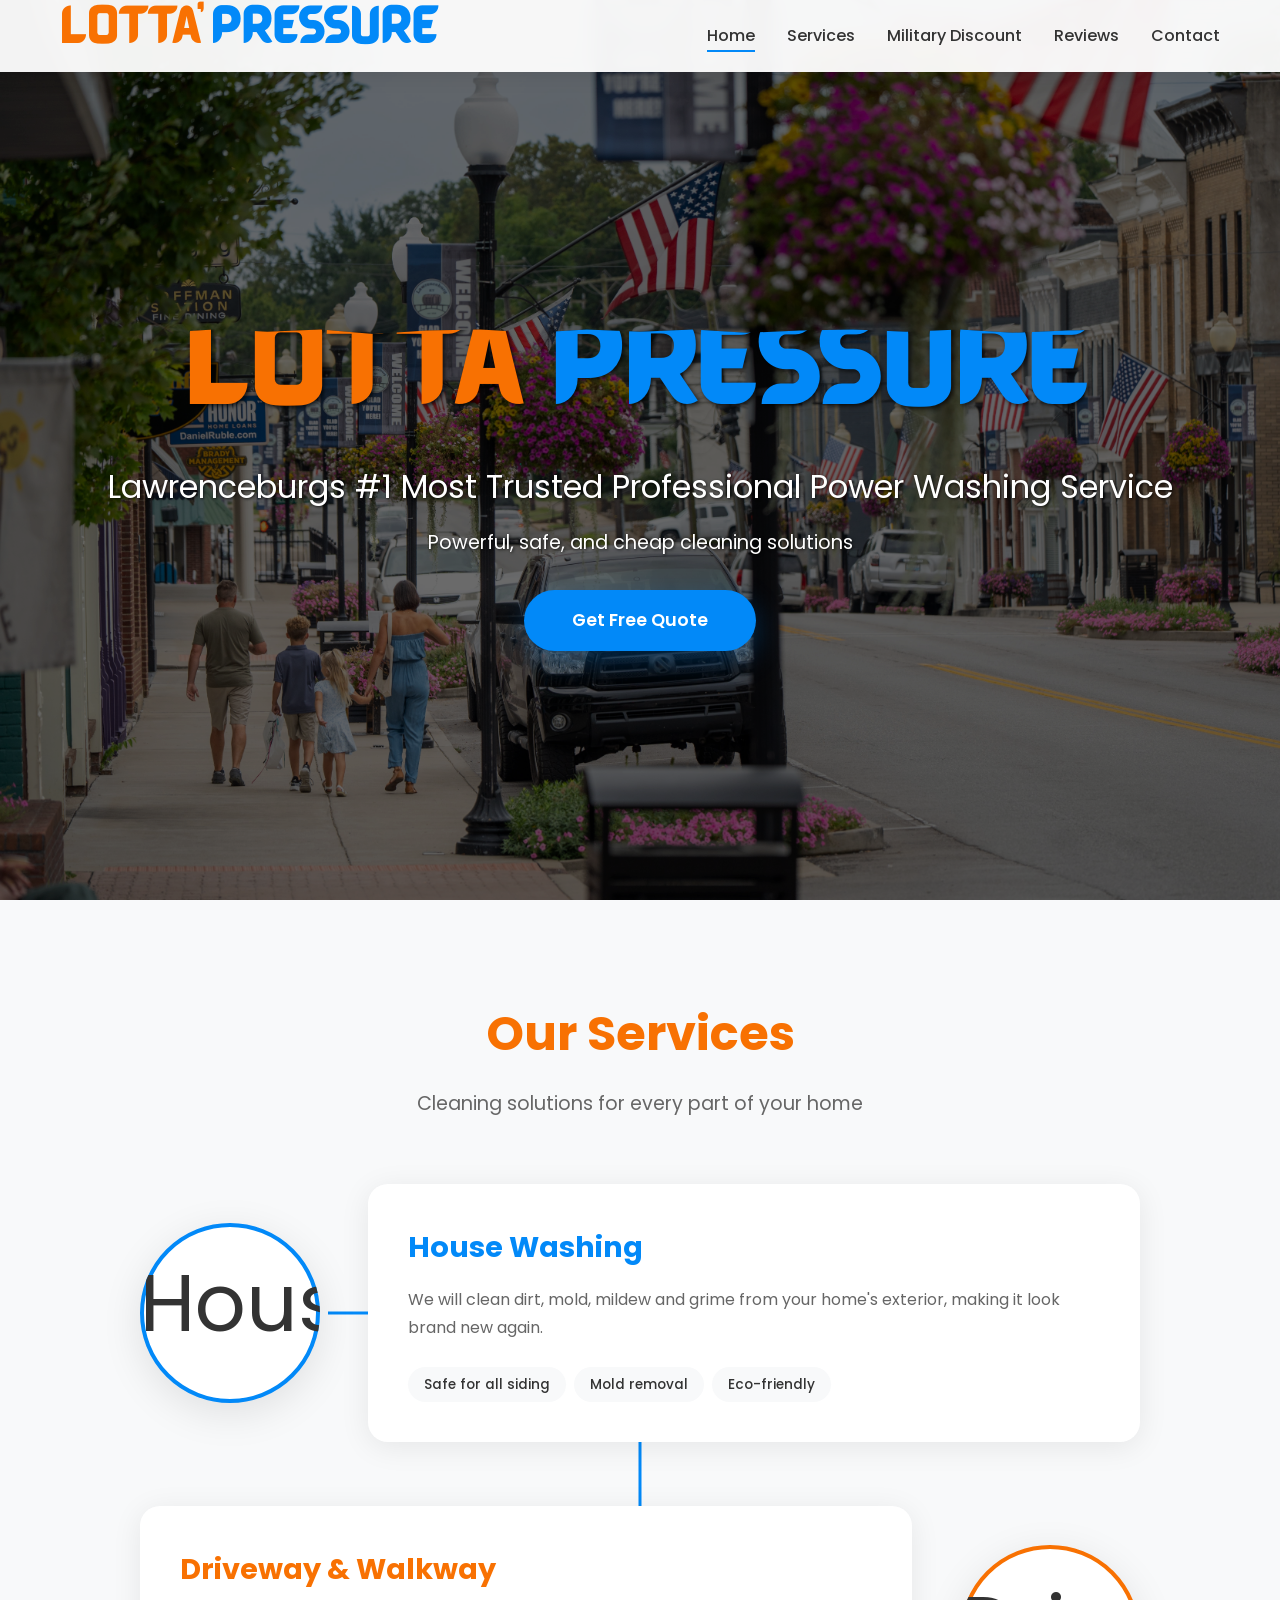
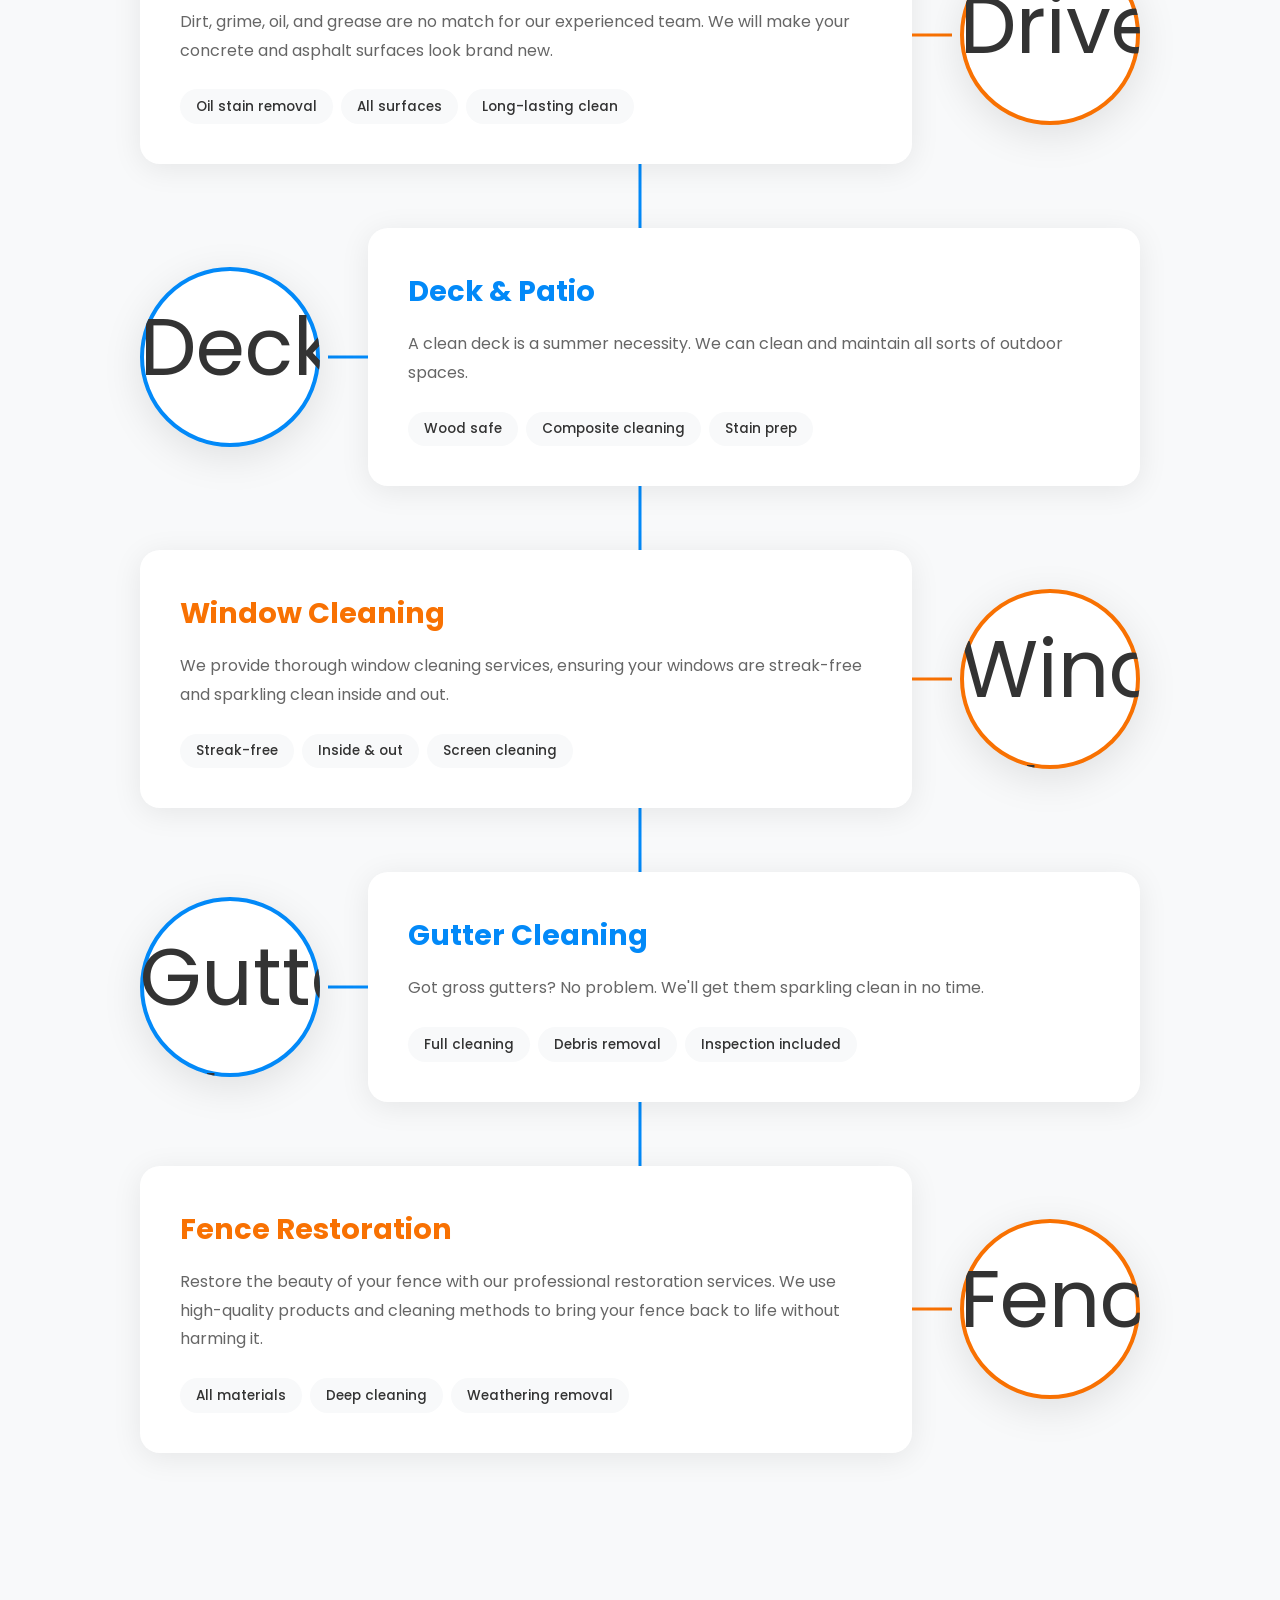
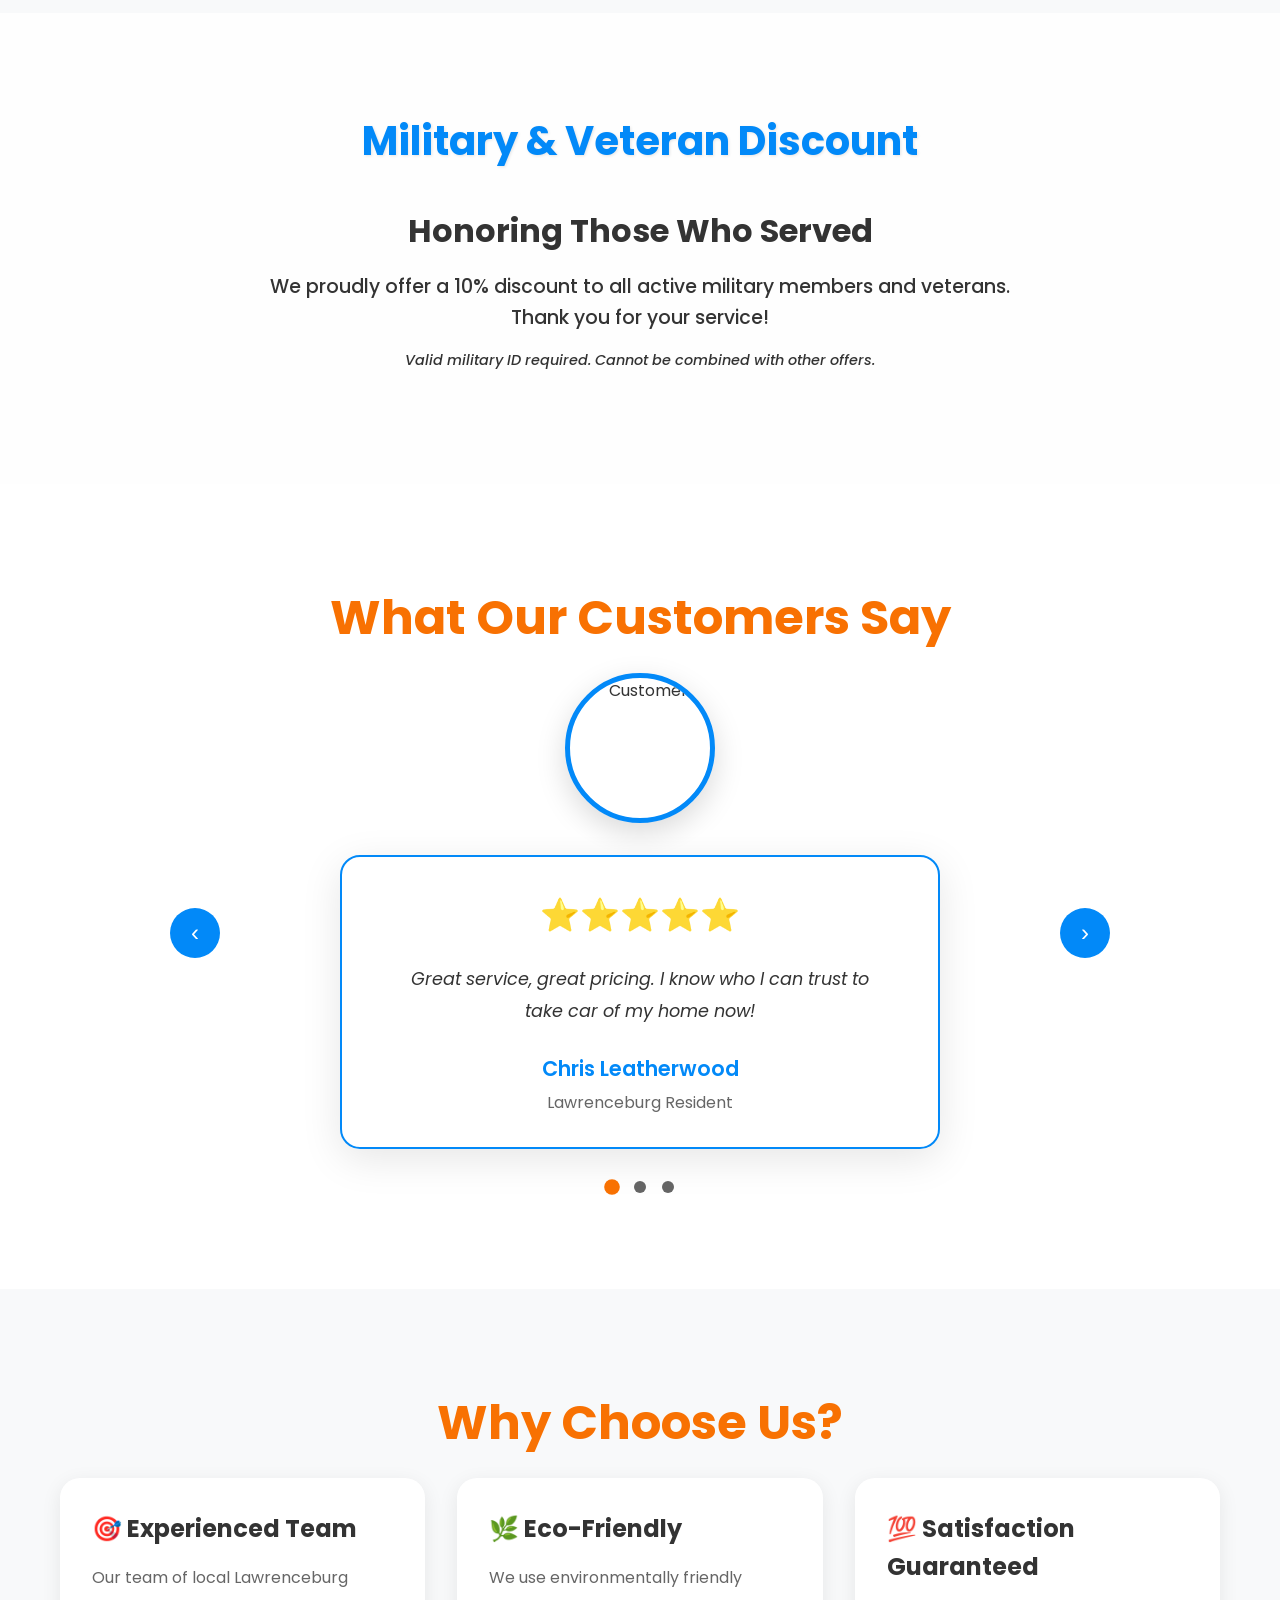
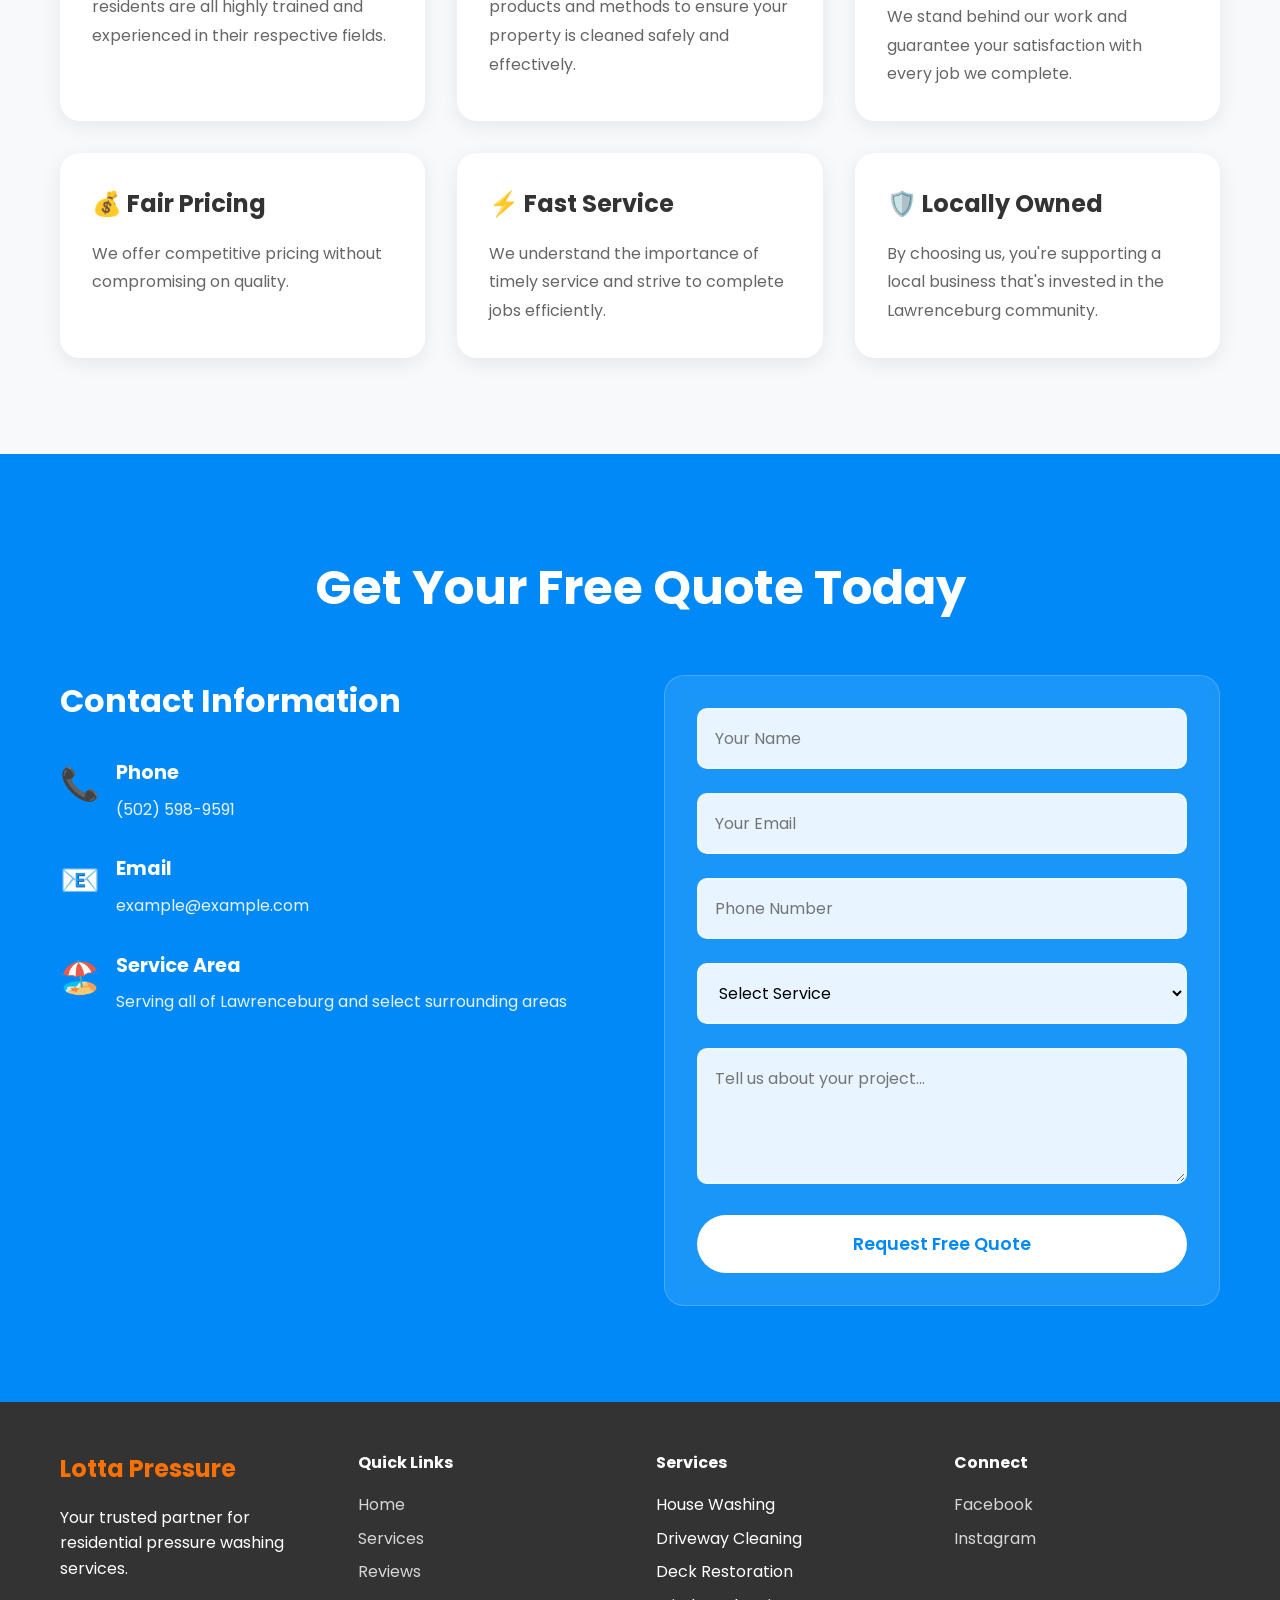
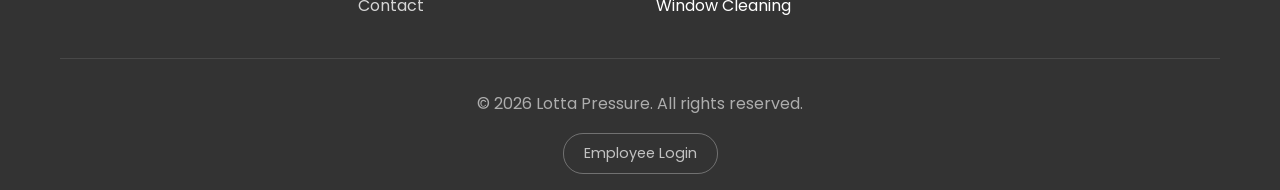
==== index.html @ efa19e53 "qr code link" ====
<!DOCTYPE html>
<html lang="en">
<head>
    <meta charset="UTF-8">
    <meta name="viewport" content="width=device-width, initial-scale=1.0, maximum-scale=5.0, user-scalable=yes">
    <meta name="description" content="Professional residential pressure washing services. Get your free quote today!">
    <meta name="theme-color" content="#f87102">
    <link rel="icon" type="image/webp" href="images/logosquare.webp">
    <title>Lawrenceburg Pressure Washing</title>
    <link rel="stylesheet" href="css/styles.css">
    <link rel="preconnect" href="https://fonts.googleapis.com">
    <link rel="preconnect" href="https://fonts.gstatic.com" crossorigin>
    <link href="https://fonts.googleapis.com/css2?family=Poppins:wght@300;400;600;700&display=swap" rel="stylesheet">
</head>
<body>
    <!-- Navigation Bar -->
    <nav class="navbar" id="navbar">
        <div class="container">
            <div class="nav-brand">
                <div class="logo-text">
                    <span class="logo-lotta">LOTTA'  </span><span class="logo-pressure">PRESSURE</span>
                </div>
            </div>
            <ul class="nav-menu">
                <li><a href="#home" class="nav-link">Home</a></li>
                <li><a href="#services" class="nav-link">Services</a></li>
                <li><a href="#discount" class="nav-link">Military Discount</a></li>
                <li><a href="#reviews" class="nav-link">Reviews</a></li>
                <li><a href="#contact" class="nav-link">Contact</a></li>
            </ul>
            <div class="hamburger">
                <span></span>
                <span></span>
                <span></span>
                <span></span>
                <span></span>
                <span></span>
                <span></span>
                <span></span>
                <span></span>
            </div>
        </div>
    </nav>

    <!-- Hero Section -->
    <section id="home" class="hero">
        <div class="hero-content">
            <h1 class="hero-title"><span class="hero-lotta">LOTTA'</span><span class="hero-pressure"> PRESSURE</span></h1>
            <p class="hero-subtitle">Lawrenceburgs #1 Most Trusted Professional Power Washing Service</p>
            <p class="hero-description">Powerful, safe, and cheap cleaning solutions</p>
            <a href="#contact" class="cta-button">Get Free Quote</a>
        </div>
    </section>

    <!-- Services Section -->
    <section id="services" class="services">
        <div class="container">
            <h2 class="section-title">Our Services</h2>
            <p class="services-subtitle">Cleaning solutions for every part of your home</p>
            
            <div class="services-list">
                <div class="service-item service-left">
                    <div class="service-icon-wrapper">
                        <div class="service-icon-large"><img src="https://cdn.listingphotos.sierrastatic.com/pics2x/v1771619350/34/34_26003098_01.jpg" alt="House Washing" class="service-image"></div>
                    </div>
                    <div class="service-details">
                        <h3>House Washing</h3>
                        <p>We will clean dirt, mold, mildew and grime from your home's exterior, making it look brand new again.</p>
                        <div class="service-features">
                            <span class="feature-tag">Safe for all siding</span>
                            <span class="feature-tag">Mold removal</span>
                            <span class="feature-tag">Eco-friendly</span>
                        </div>
                    </div>
                </div>

                <div class="service-item service-right">
                    <div class="service-icon-wrapper">
                        <div class="service-icon-large"><img src="https://reflectionsjax.com/wp-content/uploads/2018/04/driveway-pressure-washing.jpg" alt="Driveway & Walkway" class="service-image"></div>
                    </div>
                    <div class="service-details">
                        <h3>Driveway & Walkway</h3>
                        <p>Dirt, grime, oil, and grease are no match for our experienced team. We will make your concrete and asphalt surfaces look brand new.</p>
                        <div class="service-features">
                            <span class="feature-tag">Oil stain removal</span>
                            <span class="feature-tag">All surfaces</span>
                            <span class="feature-tag">Long-lasting clean</span>
                        </div>
                    </div>
                </div>

                <button class="view-more-services" id="viewMoreServices">
                    <span class="button-text">View More Services</span>
                    <span class="button-icon">▼</span>
                </button>

                <div class="service-item service-left hidden-service">
                    <div class="service-icon-wrapper">
                        <div class="service-icon-large"><img src="https://images.ctfassets.net/wz4em6cftltu/3mNd7vCXjfWVEdP62jCOVL/0dc8ded34daa41ee919f0513f9dc53db/composite-deck-cleaners.jpeg?w=1200&h=630&fl=progressive&q=50&fm=jpg" alt="Deck & Patio" class="service-image"></div>
                    </div>
                    <div class="service-details">
                        <h3>Deck & Patio</h3>
                        <p>A clean deck is a summer necessity. We can clean and maintain all sorts of outdoor spaces.</p>
                        <div class="service-features">
                            <span class="feature-tag">Wood safe</span>
                            <span class="feature-tag">Composite cleaning</span>
                            <span class="feature-tag">Stain prep</span>
                        </div>
                    </div>
                </div>

                <div class="service-item service-right hidden-service">
                    <div class="service-icon-wrapper">
                        <div class="service-icon-large"><img src="https://d2iiamyqo39v3w.cloudfront.net/image/lm/lmk01j85/10_Window_Cleaning__Alamo_Drive__Vacaville__CA__Jeff_Likes_Clean_Windows_and_Gutters__Inc_preview.webp" alt="Window Cleaning" class="service-image"></div>
                    </div>
                    <div class="service-details">
                        <h3>Window Cleaning</h3>
                        <p>We provide thorough window cleaning services, ensuring your windows are streak-free and sparkling clean inside and out.</p>
                        <div class="service-features">
                            <span class="feature-tag">Streak-free</span>
                            <span class="feature-tag">Inside & out</span>
                            <span class="feature-tag">Screen cleaning</span>
                        </div>
                    </div>
                </div>

                <div class="service-item service-left hidden-service">
                    <div class="service-icon-wrapper">
                        <div class="service-icon-large"><img src="https://sacvalleymetalraingutters.com/wp-content/uploads/2022/11/gutter-cleaning-sacramento-4.jpg" alt="Gutter Cleaning" class="service-image"></div>
                    </div>
                    <div class="service-details">
                        <h3>Gutter Cleaning</h3>
                        <p>Got gross gutters? No problem. We'll get them sparkling clean in no time.</p>
                        <div class="service-features">
                            <span class="feature-tag">Full cleaning</span>
                            <span class="feature-tag">Debris removal</span>
                            <span class="feature-tag">Inspection included</span>
                        </div>
                    </div>
                </div>

                <div class="service-item service-right hidden-service">
                    <div class="service-icon-wrapper">
                        <div class="service-icon-large"><img src="https://i.ytimg.com/vi/HRA0F5baxWs/hq720.jpg?sqp=-oaymwEhCK4FEIIDSFryq4qpAxMIARUAAAAAGAElAADIQj0AgKJD&rs=AOn4CLBD0idJOfMJGYlwnZ2cAAZpDObKOw" alt="Fence Restoration" class="service-image"></div>
                    </div>
                    <div class="service-details">
                        <h3>Fence Restoration</h3>
                        <p>Restore the beauty of your fence with our professional restoration services. We use high-quality products and cleaning methods to bring your fence back to life without harming it.</p>
                        <div class="service-features">
                            <span class="feature-tag">All materials</span>
                            <span class="feature-tag">Deep cleaning</span>
                            <span class="feature-tag">Weathering removal</span>
                        </div>
                    </div>
                </div>
            </div>
        </div>
    </section>

    <!-- Military Discount Section -->
    <section id="discount" class="military-discount">
        <div class="container">
            <div class="discount-content">
                <div class="discount-badge">
                  
                    <h2>Military & Veteran Discount</h2>
                 
                </div>
                <div class="discount-text">
                    <h3>Honoring Those Who Served</h3>
                    <p>We proudly offer a 10% discount to all active military members and veterans. Thank you for your service!</p>
                    <p class="discount-note">Valid military ID required. Cannot be combined with other offers.</p>
                </div>
            </div>
        </div>
    </section>

    <!-- Reviews Section -->
    <section id="reviews" class="reviews">
        <div class="container">
            <h2 class="section-title">What Our Customers Say</h2>
            <div class="reviews-carousel">
                <button class="carousel-nav carousel-prev">‹</button>
                <button class="carousel-nav carousel-next">›</button>
                
                <div class="review-slide active">
                    <img src="https://scontent-atl3-1.xx.fbcdn.net/v/t39.30808-6/558955196_3606959749439495_1991854999244785752_n.jpg?_nc_cat=100&ccb=1-7&_nc_sid=1d70fc&_nc_ohc=noRMWgtEm4UQ7kNvwGMWIho&_nc_oc=AdnUljXOyjtjg1MFd62vkjoQPiDn5ygQmxYRLclQBykK8xAZGbP_Gbk02U8ZlLgv-JQ&_nc_zt=23&_nc_ht=scontent-atl3-1.xx&_nc_gid=hC97RsIxoH7QiLfdvI9iHA&_nc_ss=8&oh=00_AfwTCxmjhJi4Wp2B1vZ_Jc1aIA9fQTaGCaSy5igVWfaQ7A&oe=69B4202E" alt="Customer" class="review-image">
                    <div class="review-card">
                        <div class="stars">⭐⭐⭐⭐⭐</div>
                        <p class="review-text">Great service, great pricing. I know who I can trust to take car of my home now!</p>
                        <p class="reviewer-name">Chris Leatherwood</p>
                        <p class="review-location">Lawrenceburg Resident</p>
                    </div>
                </div>
                
                <div class="review-slide">
                    <img src="https://scontent-atl3-2.xx.fbcdn.net/v/t39.30808-1/504176345_1416058336084071_810647392271616586_n.jpg?stp=dst-jpg_s100x100_tt6&_nc_cat=104&ccb=1-7&_nc_sid=e99d92&_nc_ohc=Aj3a2UONg4IQ7kNvwH2jslw&_nc_oc=AdkaQ1WD6XCf7A-MnXolAG5734xkyT3Ul7Gx5ja3hDGU8fgehRNtbuZ3bQtKFKGRubw&_nc_zt=24&_nc_ht=scontent-atl3-2.xx&_nc_gid=MsOpGGD0DRQCdU0GMnXZmQ&_nc_ss=8&oh=00_AfwwnsRD4_abI31vdU49Rl9wGSjYRkBO2qT7Hp5guVtdZg&oe=69B42017" alt="Customer" class="review-image">
                    <div class="review-card">
                        <div class="stars">⭐⭐⭐⭐⭐</div>
                        <p class="review-text">They did a great job, my driveway looks just like it did 10 years ago.</p>
                        <p class="reviewer-name">Cody Morris</p>
                        <p class="review-location">Lawrenceburg Resident</p>
                    </div>
                </div>
                
                <div class="review-slide">
                    <img src="https://scontent-atl3-3.xx.fbcdn.net/v/t39.30808-6/559810650_24927108293594171_2028786932188270976_n.jpg?stp=dst-jpg_p526x296_tt6&_nc_cat=108&ccb=1-7&_nc_sid=1d70fc&_nc_ohc=bXmXYjjUB2QQ7kNvwEiT4XW&_nc_oc=Adljuk_k0hH8zHK5wugH-X1_qiJLUlmau84BIbCPSRiVkNJt7S68f6lquEZxgoTiYfU&_nc_zt=23&_nc_ht=scontent-atl3-3.xx&_nc_gid=N69ws89_lbwZSMIJJRyZSA&_nc_ss=8&oh=00_Afyv9ex0Sx873FSjHBF6FhR5LAM-us6-DfadHaODagSe4Q&oe=69B4108A" alt="Customer" class="review-image">
                    <div class="review-card">
                        <div class="stars">⭐⭐⭐⭐⭐</div>
                        <p class="review-text">The guy was super nice and they got it all done pretty quick.</p>
                        <p class="reviewer-name">Dustin Scarbrough</p>
                        <p class="review-location">Lawrenceburg Resident</p>
                    </div>
                </div>
                
     
            
            <div class="carousel-dots">
                <span class="dot active"></span>
                <span class="dot"></span>
                <span class="dot"></span>
            </div>
        </div>
    </section>

    <!-- About Section -->
    <section id="about" class="about">
        <div class="container">
            <h2 class="section-title">Why Choose Us?</h2>
            <div class="about-grid">
                <div class="about-card">
                    <h3>🎯 Experienced Team</h3>
                    <p>Our team of local Lawrenceburg residents are all highly trained and experienced in their respective fields.</p>
                </div>
                <div class="about-card">
                    <h3>🌿 Eco-Friendly</h3>
                    <p>We use environmentally friendly products and methods to ensure your property is cleaned safely and effectively.</p>
                </div>
                <div class="about-card">
                    <h3>💯 Satisfaction Guaranteed</h3>
                    <p>We stand behind our work and guarantee your satisfaction with every job we complete.</p>
                </div>
                <div class="about-card">
                    <h3>💰 Fair Pricing</h3>
                    <p>We offer competitive pricing without compromising on quality.</p>
                </div>
                <div class="about-card">
                    <h3>⚡ Fast Service</h3>
                    <p>We understand the importance of timely service and strive to complete jobs efficiently.</p>
                </div>
                <div class="about-card">
                    <h3>🛡️ Locally Owned</h3>
                    <p>By choosing us, you're supporting a local business that's invested in the Lawrenceburg community.</p>
                </div>
            </div>
        </div>
    </section>

    <!-- Contact Section -->
    <section id="contact" class="contact">
        <div class="container">
            <h2 class="section-title">Get Your Free Quote Today</h2>
            <div class="contact-content">
                <div class="contact-info">
                    <h3>Contact Information</h3>
                    <div class="info-item">
                        <span class="info-icon">📞</span>
                        <div>
                            <h4>Phone</h4>
                            <p>(502) 598-9591</p>
                        </div>
                    </div>
                    <div class="info-item">
                        <span class="info-icon">📧</span>
                        <div>
                            <h4>Email</h4>
                            <p>example@example.com</p>
                        </div>
                    </div>

                    <div class="info-item">
                        <span class="info-icon">🏖️</span>
                        <div>
                            <h4>Service Area</h4>
                            <p>Serving all of Lawrenceburg and select surrounding areas</p>
                        </div>
                    </div>
                </div>
                <div class="contact-form">
                    <form id="quoteForm">
                        <div class="form-group">
                            <input type="text" id="name" name="name" placeholder="Your Name" required>
                        </div>
                        <div class="form-group">
                            <input type="email" id="email" name="email" placeholder="Your Email" required>
                        </div>
                        <div class="form-group">
                            <input type="tel" id="phone" name="phone" placeholder="Phone Number" required>
                        </div>
                        <div class="form-group">
                            <select id="service" name="service" required>
                                <option value="">Select Service</option>
                                <option value="house">House Washing</option>
                                <option value="driveway">Driveway & Walkway</option>
                                <option value="deck">Deck & Patio</option>
                                <option value="window">Window Cleaning</option>
                                <option value="gutter">Gutter Cleaning</option>
                                <option value="fence">Fence Restoration</option>
                                <option value="multiple">Multiple Services</option>
                            </select>
                        </div>
                        <div class="form-group">
                            <textarea id="message" name="message" placeholder="Tell us about your project..." rows="4"></textarea>
                        </div>
                        <button type="submit" class="submit-button">Request Free Quote</button>
                    </form>
                </div>
            </div>
        </div>
    </section>

    <!-- Footer -->
    <footer class="footer">
        <div class="container">
            <div class="footer-content">
                <div class="footer-section">
                    <h3>Lotta Pressure</h3>
                    <p>Your trusted partner for residential pressure washing services.</p>
                </div>
                <div class="footer-section">
                    <h4>Quick Links</h4>
                    <ul>
                        <li><a href="#home">Home</a></li>
                        <li><a href="#services">Services</a></li>
                        <li><a href="#reviews">Reviews</a></li>
                        <li><a href="#contact">Contact</a></li>
                    </ul>
                </div>
                <div class="footer-section">
                    <h4>Services</h4>
                    <ul>
                        <li>House Washing</li>
                        <li>Driveway Cleaning</li>
                        <li>Deck Restoration</li>
                        <li>Window Cleaning</li>
                    </ul>
                </div>
                <div class="footer-section">
                    <h4>Connect</h4>
                    <div class="social-links">
                        <a href="#" class="social-link">Facebook</a>
                        <a href="#" class="social-link">Instagram</a>
                    </div>
                </div>
            </div>
            <div class="footer-bottom">
                <p>&copy; 2026 Lotta Pressure. All rights reserved.</p>
                <a href="login" class="employee-login-btn">Employee Login</a>
            </div>
        </div>
    </footer>

    <script src="js/script.js"></script>
</body>
</html>
---- css/styles.css ----
/* CSS Reset & Global Styles */
* {
    margin: 0;
    padding: 0;
    box-sizing: border-box;
}

@font-face {
    font-family: 'Barbara';
    src: url('../fonts/BARABARA-final.otf') format('opentype');
    font-weight: normal;
    font-style: normal;
}

:root {
    --fire-dragon: #f87102;
    --too-blue: #0289f8;
    --white: #ffffff;
    --light-gray: #f8f9fa;
    --dark-gray: #333333;
    --text-gray: #666666;
}

html {
    scroll-behavior: smooth;
}

body {
    font-family: 'Poppins', sans-serif;
    color: var(--dark-gray);
    line-height: 1.6;
    overflow-x: hidden;
}

.container {
    max-width: 1200px;
    margin: 0 auto;
    padding: 0 20px;
    width: 100%;
}

/* Prevent horizontal scroll */
html, body {
    max-width: 100%;
    overflow-x: hidden;
}

/* Touch-friendly elements */
button, a, .nav-link, .cta-button {
    -webkit-tap-highlight-color: rgba(0, 0, 0, 0.1);
}

/* Smooth text rendering on mobile */
body {
    -webkit-font-smoothing: antialiased;
    -moz-osx-font-smoothing: grayscale;
}

/* Improve touch scrolling on iOS */
* {
    -webkit-overflow-scrolling: touch;
}

/* Better touch targets - minimum 44x44px */\n.nav-link, .hamburger, .carousel-nav, .dot, button, a {\n    min-width: 44px;\n    min-height: 44px;\n    display: inline-flex;\n    align-items: center;\n    justify-content: center;\n}\n\n.nav-link {\n    display: inline-block;\n}\n\n/* Prevent text selection on interactive elements */\n.hamburger, .carousel-nav, .dot, button {\n    user-select: none;\n    -webkit-user-select: none;\n}

/* Navigation Bar */
.navbar {
    position: fixed;
    top: 0;
    width: 100%;
    background: rgba(255, 255, 255, 0.95);
    backdrop-filter: blur(10px);
    box-shadow: 0 2px 20px rgba(0, 0, 0, 0.1);
    z-index: 1000;
    transition: all 0.3s ease;
}

.navbar.scrolled {
    background: rgba(255, 255, 255, 0.98);
    box-shadow: 0 2px 30px rgba(0, 0, 0, 0.15);
}

.navbar .container {
    display: flex;
    justify-content: space-between;
    align-items: center;
    padding: 1rem 20px;
}

.nav-brand {
    display: flex;
    align-items: center;
}

.logo-img {
    height: 50px;
    width: auto;
    transition: transform 0.3s ease;
}

.logo-img:hover {
    transform: scale(1.05);
}

.logo-text {
    font-family: 'Barbara', 'Poppins', sans-serif;
    font-size: 2.5rem;
    font-weight: normal;
    line-height: 1;
    transition: transform 0.3s ease;
}

.logo-text:hover {
    transform: scale(1.05);
}

.logo-lotta {
    color: var(--fire-dragon);
}

.logo-pressure {
    color: var(--too-blue);
}

.nav-menu {
    display: flex;
    list-style: none;
    gap: 2rem;
}

.nav-link {
    text-decoration: none;
    color: var(--dark-gray);
    font-weight: 500;
    transition: all 0.3s ease;
    position: relative;
}

.nav-link::after {
    content: '';
    position: absolute;
    bottom: -5px;
    left: 0;
    width: 0;
    height: 2px;
    background: var(--too-blue);
    transition: width 0.3s ease;
}

.nav-link:hover::after,
.nav-link.active::after {
    width: 100%;
}

.nav-link:hover {
    color: var(--fire-dragon);
}

.hamburger {
    display: none;
    grid-template-columns: repeat(3, 8px);
    grid-template-rows: repeat(3, 8px);
    gap: 5px;
    cursor: pointer;
    padding: 12px;
    background: rgba(248, 113, 2, 0.1);
    border: 2px solid var(--fire-dragon);
    border-radius: 8px;
    transition: all 0.3s ease;
}

.hamburger:hover {
    background: rgba(248, 113, 2, 0.2);
    border-color: var(--too-blue);
    transform: scale(1.05);
}

.hamburger span {
    width: 8px;
    height: 8px;
    background: var(--fire-dragon);
    border-radius: 2px;
    transition: all 0.3s ease;
}

.hamburger:hover span {
    background: var(--too-blue);
    transform: scale(1.1);
}

.hamburger.active {
    border-color: var(--too-blue);
    background: rgba(2, 137, 248, 0.2);
}

.hamburger.active span {
    background: var(--too-blue);
    animation: pulse 0.6s ease;
}

@keyframes pulse {
    0%, 100% { transform: scale(1); }
    50% { transform: scale(1.3); }
}

/* Hero Section */
.hero {
    min-height: 100vh;
    display: flex;
    align-items: center;
    justify-content: center;
    position: relative;
    overflow: hidden;
    padding-top: 80px;
}

.hero::before {
    content: '';
    position: absolute;
    top: 0;
    left: 0;
    width: 100%;
    height: 100%;
    background-image: url('/images/banner.jpg');
    background-size: cover;
    background-position: center;
    background-repeat: no-repeat;
    filter: brightness(0.6);
    z-index: 0;
}

.hero::after {
    content: '';
    position: absolute;
    top: 0;
    left: 0;
    width: 100%;
    height: 100%;
    background: rgba(0, 0, 0, 0.3);
    z-index: 1;
}

.hero-content {
    text-align: center;
    z-index: 2;
    position: relative;
    animation: fadeInUp 1s ease;
}

@keyframes fadeInUp {
    from {
        opacity: 0;
        transform: translateY(30px);
    }
    to {
        opacity: 1;
        transform: translateY(0);
    }
}

.hero-title {
    font-size: 6rem;
    font-weight: normal;
    font-family: 'Barbara', 'Poppins', sans-serif;
    color: var(--white);
    margin-bottom: 1rem;
    animation: liquidFillReveal 2.5s ease 1.2s both;
    text-shadow: 2px 2px 4px rgba(0, 0, 0, 0.7);
    line-height: 1.2;
}

.hero-lotta {
    color: var(--fire-dragon);
}

.hero-pressure {
    color: var(--too-blue);
}

@keyframes liquidFillReveal {
    0% {
        clip-path: polygon(
            0% 100%, 
            5% 100%, 
            10% 100%, 
            15% 100%, 
            20% 100%, 
            25% 100%, 
            30% 100%, 
            35% 100%, 
            40% 100%, 
            45% 100%, 
            50% 100%, 
            55% 100%, 
            60% 100%, 
            65% 100%, 
            70% 100%, 
            75% 100%, 
            80% 100%, 
            85% 100%, 
            90% 100%, 
            95% 100%, 
            100% 100%, 
            100% 100%, 
            0% 100%
        );
    }
    100% {
        clip-path: polygon(
            0% 5%, 
            5% 3%, 
            10% 0%, 
            15% 2%, 
            20% 0%, 
            25% 4%, 
            30% 1%, 
            35% 0%, 
            40% 3%, 
            45% 0%, 
            50% 2%, 
            55% 0%, 
            60% 3%, 
            65% 1%, 
            70% 0%, 
            75% 2%, 
            80% 0%, 
            85% 3%, 
            90% 1%, 
            95% 0%, 
            100% 2%, 
            100% 100%, 
            0% 100%
        );
    }
}

.hero-subtitle {
    font-size: 2rem;
    color: var(--white);
    margin-bottom: 1rem;
    animation: slideInRight 1s ease 0.4s both;
    text-shadow: 1px 1px 3px rgba(0, 0, 0, 0.7);
}

@keyframes slideInRight {
    from {
        opacity: 0;
        transform: translateX(50px);
    }
    to {
        opacity: 1;
        transform: translateX(0);
    }
}

.hero-description {
    font-size: 1.2rem;
    color: var(--white);
    margin-bottom: 2rem;
    max-width: 600px;
    margin-left: auto;
    margin-right: auto;
    animation: fadeInUp 1s ease 0.6s both;
    text-shadow: 1px 1px 3px rgba(0, 0, 0, 0.7);
}

.cta-button {
    display: inline-block;
    padding: 1rem 3rem;
    background: var(--too-blue);
    color: var(--white);
    text-decoration: none;
    border-radius: 50px;
    font-weight: 600;
    font-size: 1.1rem;
    transition: all 0.3s ease;
    box-shadow: 0 10px 30px rgba(2, 137, 248, 0.3);
    animation: fadeInUp 1s ease 0.8s both;
}

.cta-button:hover {
    transform: translateY(-3px);
    box-shadow: 0 15px 40px rgba(2, 137, 248, 0.5);
    background: var(--fire-dragon);
}

/* Services Section */
.services {
    padding: 6rem 0;
    background: var(--light-gray);
    position: relative;
}

.section-title {
    text-align: center;
    font-size: 3rem;
    font-weight: 700;
    margin-bottom: 1rem;
    color: var(--fire-dragon);
}

.services-subtitle {
    text-align: center;
    font-size: 1.2rem;
    color: var(--text-gray);
    margin-bottom: 4rem;
    max-width: 600px;
    margin-left: auto;
    margin-right: auto;
}

.services-list {
    max-width: 1000px;
    margin: 0 auto;
    position: relative;
}

.services-list::before {
    content: '';
    position: absolute;
    left: 50%;
    top: 0;
    bottom: 0;
    width: 3px;
    background: var(--too-blue);
    transform: translateX(-50%);
}

.service-item {
    display: flex;
    align-items: center;
    gap: 3rem;
    margin-bottom: 4rem;
    position: relative;
    opacity: 0;
    transform: translateY(30px);
    animation: slideInView 0.6s ease forwards;
}

.service-item:nth-child(1) { animation-delay: 0.1s; }
.service-item:nth-child(2) { animation-delay: 0.2s; }
.service-item:nth-child(3) { animation-delay: 0.3s; }
.service-item:nth-child(4) { animation-delay: 0.4s; }
.service-item:nth-child(5) { animation-delay: 0.5s; }
.service-item:nth-child(6) { animation-delay: 0.6s; }

@keyframes slideInView {
    to {
        opacity: 1;
        transform: translateY(0);
    }
}

.service-left {
    flex-direction: row;
}

.service-right {
    flex-direction: row-reverse;
}

.service-icon-wrapper {
    position: relative;
    min-width: 180px;
    width: 180px;
    height: 180px;
    background: var(--white);
    border-radius: 50%;
    display: flex;
    align-items: center;
    justify-content: center;
    box-shadow: 0 10px 40px rgba(0, 0, 0, 0.1);
    transition: all 0.4s ease;
    z-index: 2;
}

.service-left .service-icon-wrapper {
    border: 4px solid var(--too-blue);
}

.service-right .service-icon-wrapper {
    border: 4px solid var(--fire-dragon);
}

.service-icon-wrapper:hover {
    transform: rotate(360deg) scale(1.1);
    box-shadow: 0 15px 50px rgba(0, 0, 0, 0.2);
}

.service-icon-large {
    font-size: 5rem;
    filter: grayscale(0%);
    transition: all 0.3s ease;
    width: 100%;
    height: 100%;
    display: flex;
    align-items: center;
    justify-content: center;
}

.service-image {
    width: 180px;
    height: 180px;
    border-radius: 50%;
    object-fit: cover;
    transition: all 0.3s ease;
}

.service-icon-wrapper:hover .service-icon-large {
    transform: scale(1.2);
}

.service-number {
    position: absolute;
    top: -10px;
    right: -10px;
    width: 50px;
    height: 50px;
    border-radius: 50%;
    display: flex;
    align-items: center;
    justify-content: center;
    font-weight: 700;
    font-size: 1.2rem;
    color: var(--white);
    box-shadow: 0 5px 15px rgba(0, 0, 0, 0.2);
}

.service-left .service-number {
    background: var(--too-blue);
}

.service-right .service-number {
    background: var(--fire-dragon);
}

.service-details {
    flex: 1;
    background: var(--white);
    padding: 2.5rem;
    border-radius: 20px;
    box-shadow: 0 5px 30px rgba(0, 0, 0, 0.08);
    transition: all 0.3s ease;
    position: relative;
}

.service-details::before {
    content: '';
    position: absolute;
    width: 40px;
    height: 3px;
    top: 50%;
    transform: translateY(-50%);
}

.service-left .service-details::before {
    left: -40px;
    background: var(--too-blue);
}

.service-right .service-details::before {
    right: -40px;
    background: var(--fire-dragon);
}

.service-details:hover {
    transform: translateY(-5px);
    box-shadow: 0 15px 50px rgba(0, 0, 0, 0.12);
}

.service-details h3 {
    font-size: 1.8rem;
    margin-bottom: 1rem;
    color: var(--dark-gray);
}

.service-left .service-details h3 {
    color: var(--too-blue);
}

.service-right .service-details h3 {
    color: var(--fire-dragon);
}

.service-details p {
    color: var(--text-gray);
    line-height: 1.8;
    margin-bottom: 1.5rem;
}

.service-features {
    display: flex;
    flex-wrap: wrap;
    gap: 0.5rem;
}

.feature-tag {
    display: inline-block;
    padding: 0.4rem 1rem;
    background: var(--light-gray);
    border-radius: 20px;
    font-size: 0.85rem;
    color: var(--dark-gray);
    font-weight: 500;
    transition: all 0.3s ease;
}

.service-left .feature-tag:hover {
    background: var(--too-blue);
    color: var(--white);
    transform: translateY(-2px);
}

.service-right .feature-tag:hover {
    background: var(--fire-dragon);
    color: var(--white);
    transform: translateY(-2px);
}

/* View More Services Button */
.view-more-services {
    display: none;
    margin: 2rem auto;
    padding: 1rem 2.5rem;
    background: var(--fire-dragon);
    color: var(--white);
    border: none;
    border-radius: 50px;
    font-family: 'Poppins', sans-serif;
    font-size: 1rem;
    font-weight: 600;
    cursor: pointer;
    transition: all 0.3s ease;
    box-shadow: 0 5px 20px rgba(248, 113, 2, 0.3);
    align-items: center;
    gap: 0.5rem;
}

.view-more-services:hover {
    transform: translateY(-3px);
    box-shadow: 0 8px 30px rgba(248, 113, 2, 0.4);
}

.view-more-services .button-icon {
    display: inline-block;
    transition: transform 0.3s ease;
    margin-left: 0.5rem;
}

.view-more-services.expanded .button-icon {
    transform: rotate(180deg);
}

.view-more-services.expanded .button-text::after {
    content: ' Less';
}

/* Military Discount Section */
.military-discount {
    padding: 6rem 0;
    position: relative;
    overflow: hidden;
    background: var(--light-gray);
}

.military-discount::before {
    content: '';
    position: absolute;
    top: 0;
    left: 0;
    width: 100%;
    height: 100%;
    background-image: url('https://cdn11.bigcommerce.com/s-nrljtmqwk/images/stencil/1280w/products/3514/494/polyextra-heavy-duty-american-flag-4x6-14__41852.1617104574.jpg?c=1');
    background-size: cover;
    background-position: center;
    background-repeat: no-repeat;
    filter: blur(2px);
    opacity: 0.8;
    z-index: 0;
}

.military-discount::after {
    content: '';
    position: absolute;
    top: 0;
    left: 0;
    width: 100%;
    height: 100%;
    background: rgba(255, 255, 255, 0.85);
    z-index: 1;
}

.military-discount .container {
    position: relative;
    z-index: 2;
}

@keyframes rotate {
    from {
        transform: rotate(0deg);
    }
    to {
        transform: rotate(360deg);
    }
}

.discount-content {
    text-align: center;
    position: relative;
    z-index: 2;
}

.discount-badge {
    display: flex;
    align-items: center;
    justify-content: center;
    gap: 1rem;
    margin-bottom: 2rem;
}

.discount-badge h2 {
    font-size: 2.5rem;
    color: var(--too-blue);
    text-shadow: 1px 1px 3px rgba(0, 0, 0, 0.1);
    font-weight: 700;
}

.star {
    font-size: 2rem;
    animation: pulse 2s ease-in-out infinite;
}

@keyframes pulse {
    0%, 100% {
        transform: scale(1);
    }
    50% {
        transform: scale(1.2);
    }
}

.discount-text h3 {
    font-size: 2rem;
    color: var(--dark-gray);
    margin-bottom: 1rem;
    font-weight: 700;
}

.discount-percentage {
    font-size: 4rem;
    font-weight: 700;
    color: var(--fire-dragon);
    margin: 1rem 0;
    text-shadow: 1px 1px 2px rgba(0, 0, 0, 0.1);
}

.discount-text p {
    font-size: 1.2rem;
    color: var(--dark-gray);
    max-width: 800px;
    margin: 0 auto 1rem;
    font-weight: 500;
}

.discount-note {
    font-size: 0.9rem !important;
    font-style: italic;
    color: var(--text-gray);
}

/* Reviews Section */
.reviews {
    padding: 6rem 0;
    background: var(--white);
    overflow: hidden;
}

.reviews-carousel {
    position: relative;
    max-width: 800px;
    margin: 0 auto;
    min-height: 450px;
}

.review-slide {
    position: absolute;
    top: 0;
    left: 0;
    width: 100%;
    opacity: 0;
    transform: translateX(100%);
    transition: all 0.6s ease;
    display: flex;
    flex-direction: column;
    align-items: center;
    text-align: center;
}

.review-slide.active {
    opacity: 1;
    transform: translateX(0);
    position: relative;
}

.review-slide.prev {
    transform: translateX(-100%);
    opacity: 0;
}

.review-image {
    width: 150px;
    height: 150px;
    border-radius: 50%;
    object-fit: cover;
    border: 5px solid var(--too-blue);
    margin-bottom: 2rem;
    box-shadow: 0 10px 30px rgba(0, 0, 0, 0.15);
}

.review-card {
    background: var(--white);
    padding: 2rem 3rem;
    border-radius: 20px;
    border: 2px solid var(--too-blue);
    box-shadow: 0 10px 40px rgba(0, 0, 0, 0.1);
    max-width: 600px;
    margin: 0 auto;
}

.stars {
    font-size: 2rem;
    margin-bottom: 1.5rem;
    color: var(--fire-dragon);
}

.review-text {
    font-style: italic;
    color: var(--dark-gray);
    margin-bottom: 1.5rem;
    line-height: 1.8;
    font-size: 1.1rem;
}

.reviewer-name {
    font-weight: 600;
    color: var(--too-blue);
    margin-bottom: 0.3rem;
    font-size: 1.3rem;
}

.review-location {
    font-size: 1rem;
    color: var(--text-gray);
}

.carousel-dots {
    display: flex;
    justify-content: center;
    gap: 1rem;
    margin-top: 2rem;
}

.dot {
    width: 12px;
    height: 12px;
    border-radius: 50%;
    background: var(--text-gray);
    cursor: pointer;
    transition: all 0.3s ease;
}

.dot.active {
    background: var(--fire-dragon);
    transform: scale(1.3);
}

.carousel-nav {
    position: absolute;
    top: 50%;
    transform: translateY(-50%);
    background: var(--too-blue);
    color: var(--white);
    border: none;
    width: 50px;
    height: 50px;
    border-radius: 50%;
    font-size: 1.5rem;
    cursor: pointer;
    transition: all 0.3s ease;
    z-index: 10;
    display: flex;
    align-items: center;
    justify-content: center;
}

.carousel-nav:hover {
    background: var(--fire-dragon);
    transform: translateY(-50%) scale(1.1);
}

.carousel-prev {
    left: -70px;
}

.carousel-next {
    right: -70px;
}

/* About Section */
.about {
    padding: 6rem 0;
    background: var(--light-gray);
}

.about-grid {
    display: grid;
    grid-template-columns: repeat(auto-fit, minmax(300px, 1fr));
    gap: 2rem;
}

.about-card {
    background: var(--white);
    padding: 2rem;
    border-radius: 20px;
    transition: all 0.3s ease;
    box-shadow: 0 5px 20px rgba(0, 0, 0, 0.08);
}

.about-card:hover {
    transform: translateY(-5px);
    box-shadow: 0 15px 40px rgba(2, 137, 248, 0.2);
}

.about-card h3 {
    font-size: 1.5rem;
    color: var(--dark-gray);
    margin-bottom: 1rem;
}

.about-card p {
    color: var(--text-gray);
    line-height: 1.8;
}

/* Contact Section */
.contact {
    padding: 6rem 0;
    background: var(--too-blue);
    color: var(--white);
    position: relative;
    overflow: hidden;
}

.contact::before {
    content: '';
    position: absolute;
    top: 0;
    left: 0;
    width: 100%;
    height: 100%;
    background-image: url('https://www.columbiamagazine.com/photos/79739.jpg');
    background-size: cover;
    background-position: center;
    background-repeat: no-repeat;
    filter: blur(5px);
    opacity: 0.8;
    z-index: 0;
}

.contact::after {
    content: '';
    position: absolute;
    top: 0;
    left: 0;
    width: 100%;
    height: 100%;
    background: rgba(2, 137, 248, 0.274);
    z-index: 1;
}

.contact .container {
    position: relative;
    z-index: 2;
}

.contact .section-title {
    color: var(--white);
    -webkit-text-fill-color: var(--white);
}

.contact-content {
    display: grid;
    grid-template-columns: 1fr 1fr;
    gap: 3rem;
    margin-top: 3rem;
}

.contact-info h3 {
    font-size: 2rem;
    margin-bottom: 2rem;
}

.info-item {
    display: flex;
    align-items: flex-start;
    gap: 1rem;
    margin-bottom: 2rem;
}

.info-icon {
    font-size: 2rem;
}

.info-item h4 {
    font-size: 1.2rem;
    margin-bottom: 0.5rem;
}

.info-item p {
    color: rgba(255, 255, 255, 0.9);
}

.contact-form {
    background: rgba(255, 255, 255, 0.1);
    backdrop-filter: blur(10px);
    padding: 2rem;
    border-radius: 20px;
    border: 1px solid rgba(255, 255, 255, 0.2);
}

.form-group {
    margin-bottom: 1.5rem;
}

.form-group input,
.form-group select,
.form-group textarea {
    width: 100%;
    padding: 1rem;
    border: 2px solid rgba(255, 255, 255, 0.3);
    background: rgba(255, 255, 255, 0.9);
    border-radius: 10px;
    font-family: 'Poppins', sans-serif;
    font-size: 1rem;
    transition: all 0.3s ease;
}

.form-group input:focus,
.form-group select:focus,
.form-group textarea:focus {
    outline: none;
    border-color: var(--white);
    background: var(--white);
}

.submit-button {
    width: 100%;
    padding: 1rem 2rem;
    background: var(--white);
    color: var(--too-blue);
    border: none;
    border-radius: 50px;
    font-family: 'Poppins', sans-serif;
    font-size: 1.1rem;
    font-weight: 600;
    cursor: pointer;
    transition: all 0.3s ease;
}

.submit-button:hover {
    transform: translateY(-3px);
    box-shadow: 0 10px 30px rgba(0, 0, 0, 0.2);
}

/* Footer */
.footer {
    background: var(--dark-gray);
    color: var(--white);
    padding: 3rem 0 1rem;
}

.footer-content {
    display: grid;
    grid-template-columns: repeat(auto-fit, minmax(250px, 1fr));
    gap: 2rem;
    margin-bottom: 2rem;
}

.footer-section h3 {
    font-size: 1.5rem;
    margin-bottom: 1rem;
    color: var(--fire-dragon);
}

.footer-section h4 {
    margin-bottom: 1rem;
}

.footer-section ul {
    list-style: none;
}

.footer-section ul li {
    margin-bottom: 0.5rem;
}

.footer-section a {
    color: rgba(255, 255, 255, 0.8);
    text-decoration: none;
    transition: color 0.3s ease;
}

.footer-section a:hover {
    color: var(--fire-dragon);
}

.social-links {
    display: flex;
    flex-direction: column;
    gap: 0.5rem;
}

.social-link {
    display: inline-block;
}

.footer-bottom {
    text-align: center;
    padding-top: 2rem;
    border-top: 1px solid rgba(255, 255, 255, 0.1);
    color: rgba(255, 255, 255, 0.6);
    display: flex;
    flex-direction: column;
    align-items: center;
    gap: 1rem;
}

.employee-login-btn {
    display: inline-block;
    padding: 8px 20px;
    background: transparent;
    color: rgba(255, 255, 255, 0.7);
    text-decoration: none;
    font-size: 0.9rem;
    border: 1px solid rgba(255, 255, 255, 0.3);
    border-radius: 20px;
    transition: all 0.3s ease;
}

.employee-login-btn:hover {
    background: rgba(255, 255, 255, 0.1);
    color: var(--white);
    border-color: rgba(255, 255, 255, 0.5);
    transform: translateY(-2px);
}

/* Responsive Design */

/* Tablet & Small Desktop */
@media (max-width: 992px) {
    .container {
        padding: 0 15px;
    }
    
    .section-title {
        font-size: 2.5rem;
    }
    
    .services-list {
        padding: 0 1rem;
    }
    
    .service-icon-wrapper {
        width: 160px;
        height: 160px;
        min-width: 160px;
    }
    
    .service-icon-large {
        font-size: 4.5rem;
    }
    
    .about-grid {
        grid-template-columns: repeat(2, 1fr);
    }
    
    .contact-content {
        gap: 2rem;
    }
}

/* Tablet Portrait & Large Phones */
@media (max-width: 768px) {
    .container {
        padding: 0 15px;
    }
    
    .logo-img {
        height: 45px;
    }
    
    .hamburger {
        display: grid;
        z-index: 1001;
    }

    .nav-menu {
        position: fixed;
        left: -100%;
        top: 70px;
        flex-direction: column;
        background-color: var(--white);
        width: 100%;
        text-align: center;
        transition: 0.3s;
        box-shadow: 0 10px 27px rgba(0, 0, 0, 0.05);
        padding: 2rem 0;
        gap: 0;
        max-height: calc(100vh - 70px);
        overflow-y: auto;
    }

    .nav-menu.active {
        left: 0;
    }

    .nav-menu li {
        margin: 1.5rem 0;
    }
    
    .nav-link {
        font-size: 1.1rem;
        padding: 0.5rem 1rem;
        display: block;
    }

    .hero {
        min-height: 100vh;
        padding: 100px 20px 60px;
    }
    
    .hero::before {
        background-position: center center;
        background-attachment: scroll;
    }
    
    .hero-title {
        font-size: 3.5rem;
        font-family: 'Barbara', 'Poppins', sans-serif;
        font-weight: normal;
        line-height: 1.2;
        margin-bottom: 1.5rem;
        padding-top: 0.5rem;
    }

    .hero-subtitle {
        font-size: 1.5rem;
        margin-bottom: 1.5rem;
    }

    .hero-description {
        font-size: 1rem;
        padding: 0 1rem;
        margin-bottom: 2rem;
    }
    
    .cta-button {
        padding: 1rem 2.5rem;
        font-size: 1rem;
        width: auto;
        min-width: 200px;
    }

    .services {
        padding: 4rem 0;
    }
    
    .section-title {
        font-size: 2rem;
        margin-bottom: 0.5rem;
    }
    
    .services-subtitle {
        font-size: 1rem;
        margin-bottom: 3rem;
        padding: 0 1rem;
    }
    
    .services-list::before {
        display: none;
    }
    
    .service-item {
        margin-bottom: 3rem;
        gap: 2rem;
    }
    
    .service-item,
    .service-left,
    .service-right {
        flex-direction: column !important;
        text-align: center;
    }
    
    .service-icon-wrapper {
        width: 150px;
        height: 150px;
        min-width: 150px;
        margin: 0 auto;
    }
    
    .service-icon-large {
        font-size: 4rem;
    }
    
    .service-details {
        padding: 2rem;
        width: 100%;
    }
    
    .service-details::before {
        display: none;
    }
    
    .service-details h3 {
        font-size: 1.5rem;
    }
    
    .service-details p {
        font-size: 0.95rem;
    }
    
    .service-features {
        justify-content: center;
    }
    
    /* Mobile services dropdown */
    .hidden-service {
        display: none;
    }
    
    .hidden-service.show {
        display: flex;
    }
    
    .view-more-services {
        display: flex;
    }
    
    .feature-tag {
        font-size: 0.8rem;
        padding: 0.3rem 0.8rem;
    }

    .military-discount {
        padding: 4rem 0;
    }
    
    .discount-badge {
        flex-direction: column;
        gap: 0.5rem;
    }
    
    .discount-badge h2 {
        font-size: 2rem;
    }
    
    .discount-percentage {
        font-size: 3rem;
    }
    
    .discount-text p {
        font-size: 1rem;
        padding: 0 1rem;
    }
    
    .reviews {
        padding: 4rem 0;
    }
    
    .reviews-carousel {
        padding: 0 10px;
        min-height: 400px;
    }
    
    .carousel-prev {
        left: 0;
    }
    
    .carousel-next {
        right: 0;
    }
    
    .review-card {
        padding: 1.5rem;
    }
    
    .review-image {
        width: 120px;
        height: 120px;
    }
    
    .review-text {
        font-size: 0.95rem;
    }
    
    .reviewer-name {
        font-size: 1.1rem;
    }
    
    .carousel-nav {
        width: 45px;
        height: 45px;
        font-size: 1.3rem;
    }
    
    .carousel-dots {
        margin-top: 1.5rem;
    }
    
    .dot {
        width: 10px;
        height: 10px;
    }
    
    .about {
        padding: 4rem 0;
    }

    .about-grid {
        grid-template-columns: 1fr;
        gap: 1.5rem;
    }
    
    .about-card {
        padding: 1.5rem;
    }
    
    .about-card h3 {
        font-size: 1.3rem;
    }
    
    .contact {
        padding: 4rem 0;
    }

    .contact-content {
        grid-template-columns: 1fr;
        gap: 2rem;
    }
    
    .contact-info h3 {
        font-size: 1.5rem;
    }
    
    .info-item {
        margin-bottom: 1.5rem;
    }
    
    .contact-form {
        padding: 1.5rem;
    }
    
    .form-group input,
    .form-group select,
    .form-group textarea {
        font-size: 16px; /* Prevents zoom on iOS */
    }
    
    .submit-button {
        padding: 1rem;
        font-size: 1rem;
    }

    .footer-content {
        grid-template-columns: 1fr;
        text-align: center;
        gap: 2rem;
    }
    
    .footer-section {
        padding: 0 1rem;
    }

    .social-links {
        align-items: center;
    }
}

/* Mobile Phones */
@media (max-width: 480px) {
    .navbar .container {
        padding: 0.8rem 15px;
    }
    
    .logo-img {
        height: 40px;
    }
    
    .logo-text {
        font-size: 1.8rem;
    }
    
    .hamburger {
        padding: 10px;
        grid-template-columns: repeat(3, 7px);
        grid-template-rows: repeat(3, 7px);
        gap: 4px;
    }
    
    .hamburger span {
        width: 7px;
        height: 7px;
    }
    
    .hero {
        padding: 100px 15px 50px;
    }
    
    .hero-title {
        font-size: 2.5rem;
        font-family: 'Barbara', 'Poppins', sans-serif;
        font-weight: normal;
        line-height: 1.2;
        padding-top: 0.5rem;
    }

    .hero-subtitle {
        font-size: 1.2rem;
    }
    
    .hero-description {
        font-size: 0.9rem;
        padding: 0 0.5rem;
    }

    .cta-button {
        padding: 0.9rem 2rem;
        font-size: 0.95rem;
        min-width: 180px;
    }
    
    .section-title {
        font-size: 1.8rem;
        padding: 0 1rem;
    }
    
    .services {
        padding: 3rem 0;
    }
    
    .services-subtitle {
        font-size: 0.9rem;
    }
    
    .service-item {
        margin-bottom: 2.5rem;
    }
    
    .service-icon-wrapper {
        width: 120px;
        height: 120px;
        min-width: 120px;
    }
    
    .service-icon-large {
        font-size: 3rem;
    }
    
    .service-number {
        width: 40px;
        height: 40px;
        font-size: 0.9rem;
        top: -8px;
        right: -8px;
    }
    
    .service-details {
        padding: 1.5rem;
    }
    
    .service-details h3 {
        font-size: 1.3rem;
        margin-bottom: 0.8rem;
    }
    
    .service-details p {
        font-size: 0.9rem;
        margin-bottom: 1rem;
    }
    
    .feature-tag {
        font-size: 0.75rem;
        padding: 0.3rem 0.7rem;
    }
    
    .military-discount {
        padding: 3rem 0;
    }
    
    .discount-badge h2 {
        font-size: 1.5rem;
    }
    
    .discount-text h3 {
        font-size: 1.5rem;
    }
    
    .discount-percentage {
        font-size: 2.5rem;
    }
    
    .discount-text p {
        font-size: 0.9rem;
    }
    
    .discount-note {
        font-size: 0.8rem !important;
    }
    
    .reviews {
        padding: 3rem 0;
    }
    
    .reviews-carousel {
        min-height: 420px;
    }
    
    .review-image {
        width: 100px;
        height: 100px;
        margin-bottom: 1.5rem;
    }
    
    .review-card {
        padding: 1.2rem;
    }
    
    .stars {
        font-size: 1.5rem;
    }
    
    .review-text {
        font-size: 0.9rem;
        line-height: 1.6;
    }
    
    .reviewer-name {
        font-size: 1rem;
    }
    
    .review-location {
        font-size: 0.85rem;
    }
    
    .carousel-nav {
        width: 38px;
        height: 38px;
        font-size: 1.1rem;
    }
    
    .carousel-prev {
        left: -5px;
    }
    
    .carousel-next {
        right: -5px;
    }
    
    .carousel-dots {
        margin-top: 1rem;
        gap: 0.7rem;
    }
    
    .dot {
        width: 8px;
        height: 8px;
    }
    
    .about {
        padding: 3rem 0;
    }
    
    .about-card {
        padding: 1.2rem;
    }
    
    .about-card h3 {
        font-size: 1.2rem;
    }
    
    .about-card p {
        font-size: 0.9rem;
    }
    
    .contact {
        padding: 3rem 0;
    }
    
    .contact-info h3 {
        font-size: 1.3rem;
        margin-bottom: 1.5rem;
    }
    
    .info-icon {
        font-size: 1.5rem;
    }
    
    .info-item h4 {
        font-size: 1rem;
    }
    
    .info-item p {
        font-size: 0.9rem;
    }
    
    .contact-form {
        padding: 1.2rem;
    }
    
    .form-group {
        margin-bottom: 1.2rem;
    }
    
    .submit-button {
        padding: 0.9rem;
        font-size: 0.95rem;
    }
    
    .footer {
        padding: 2rem 0 1rem;
    }
    
    .footer-content {
        gap: 1.5rem;
    }
    
    .footer-section h3 {
        font-size: 1.3rem;
    }
    
    .footer-section h4 {
        font-size: 1.1rem;
    }
    
    .footer-bottom {
        padding-top: 1.5rem;
        font-size: 0.85rem;
    }
}

/* Extra Small Devices */
@media (max-width: 360px) {
    .hero-title {
        font-size: 2rem;
        font-family: 'Barbara', 'Poppins', sans-serif;
        font-weight: normal;
        padding-top: 0.5rem;
    }
    
    .hero-subtitle {
        font-size: 1.1rem;
    }
    
    .section-title {
        font-size: 1.6rem;
    }
    
    .service-icon-wrapper {
        width: 100px;
        height: 100px;
        min-width: 100px;
    }
    
    .service-icon-large {
        font-size: 2.5rem;
    }
    
    .cta-button {
        min-width: 160px;
        padding: 0.8rem 1.5rem;
    }
}

/* Scroll Reveal Animation */
.reveal {
    opacity: 0;
    transform: translateY(50px);
    transition: all 0.6s ease;
}

.reveal.active {
    opacity: 1;
    transform: translateY(0);
}
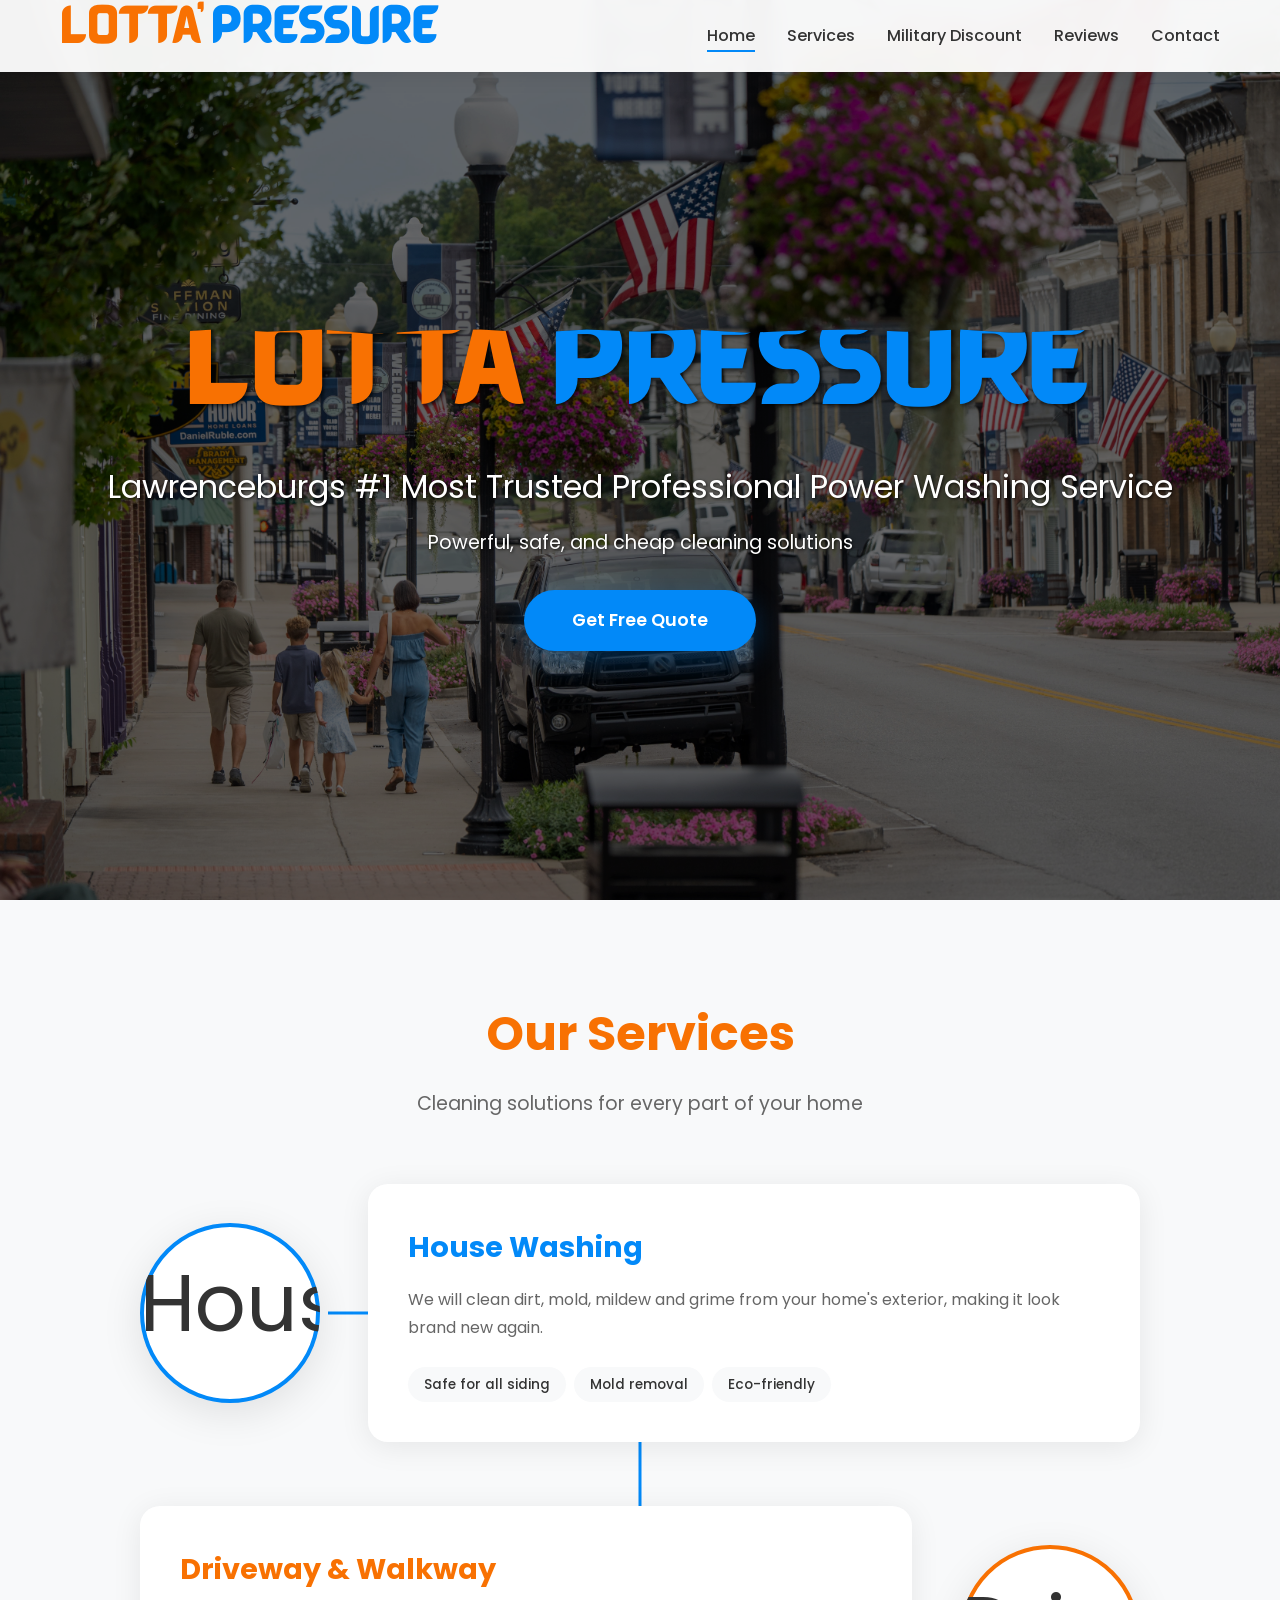
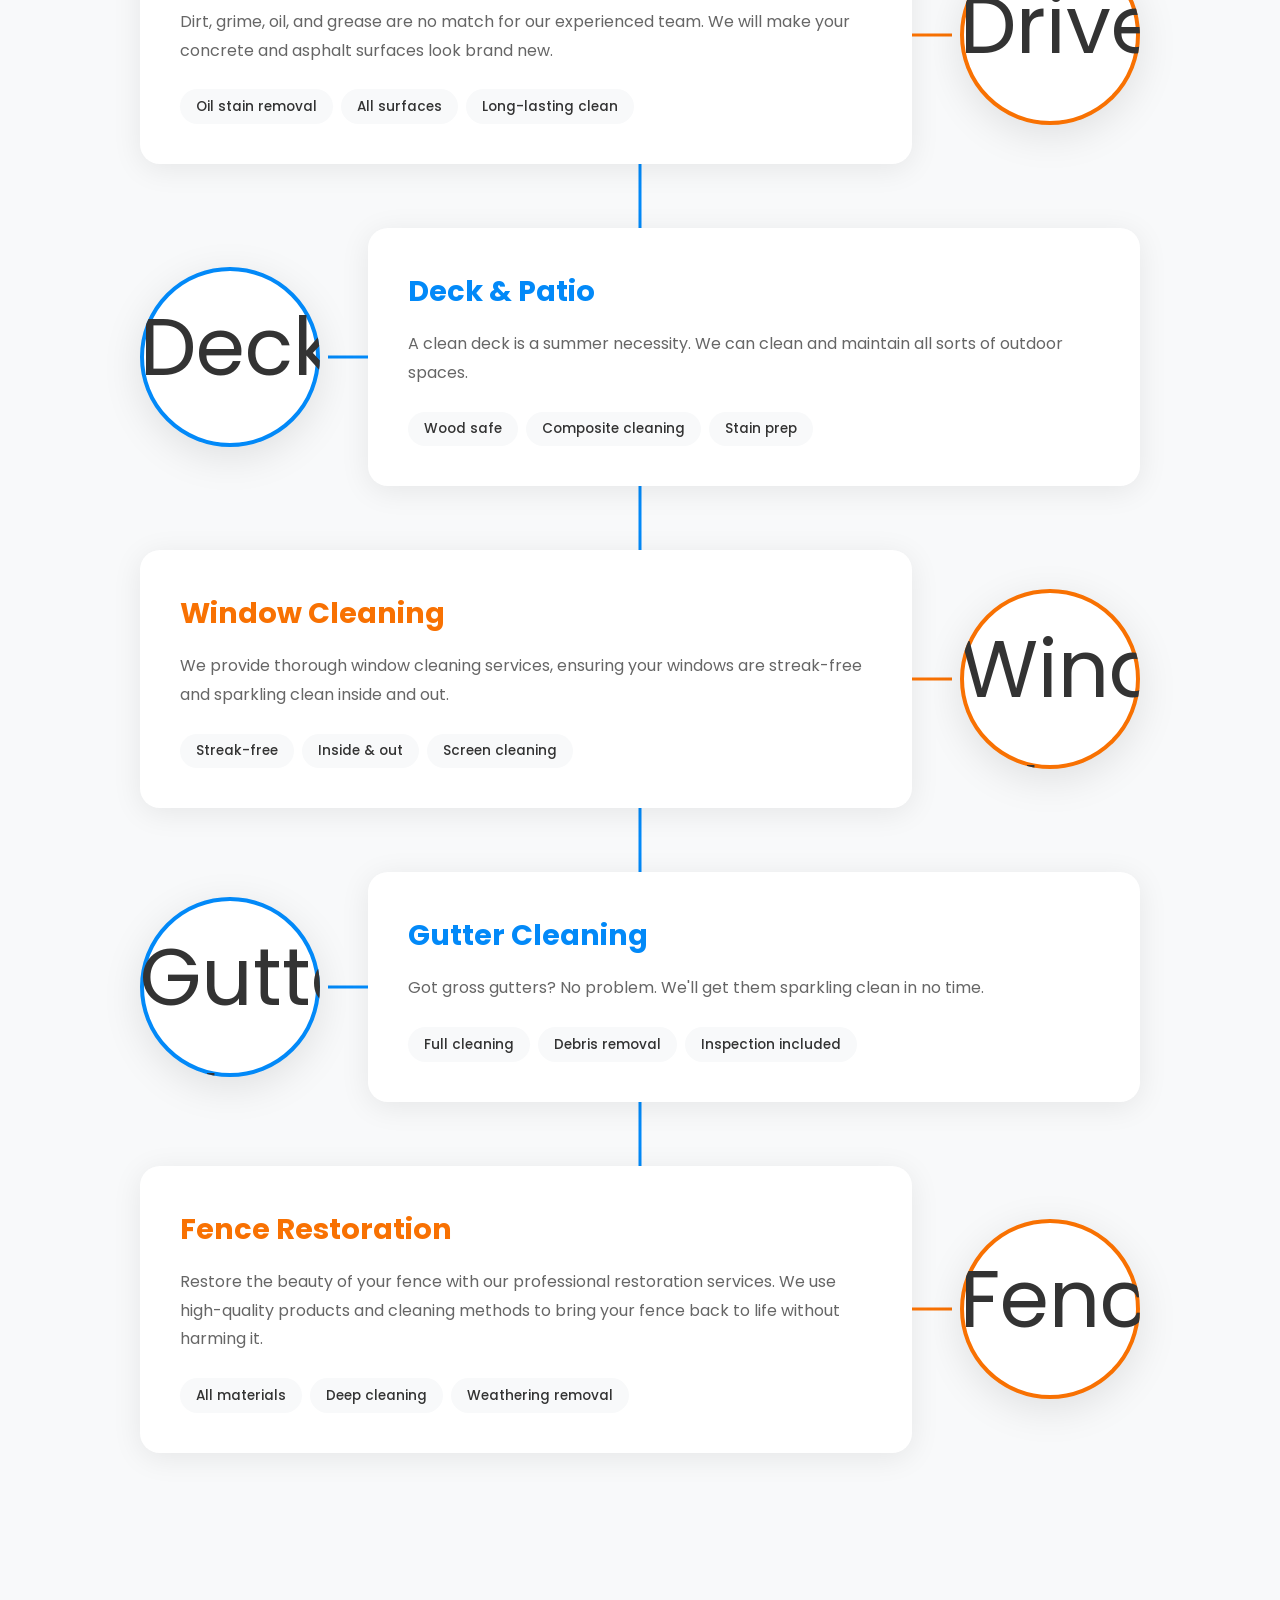
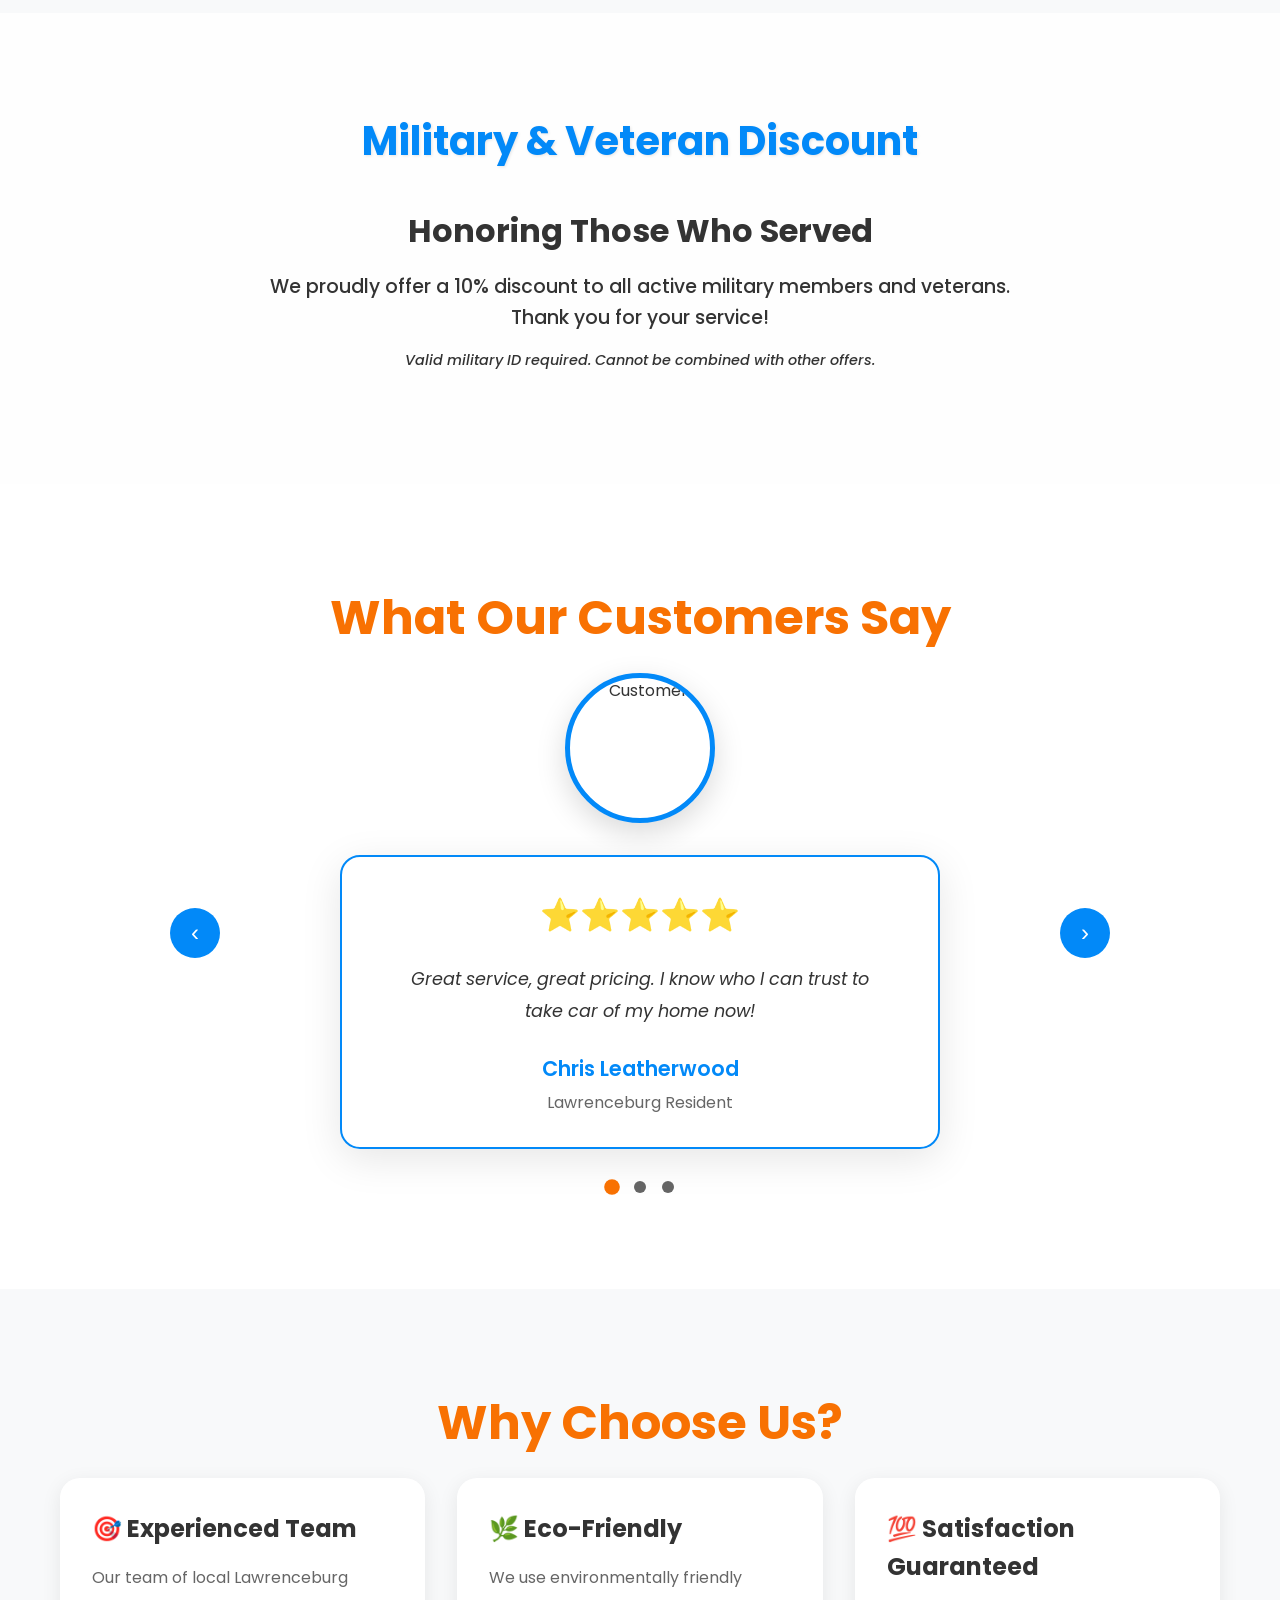
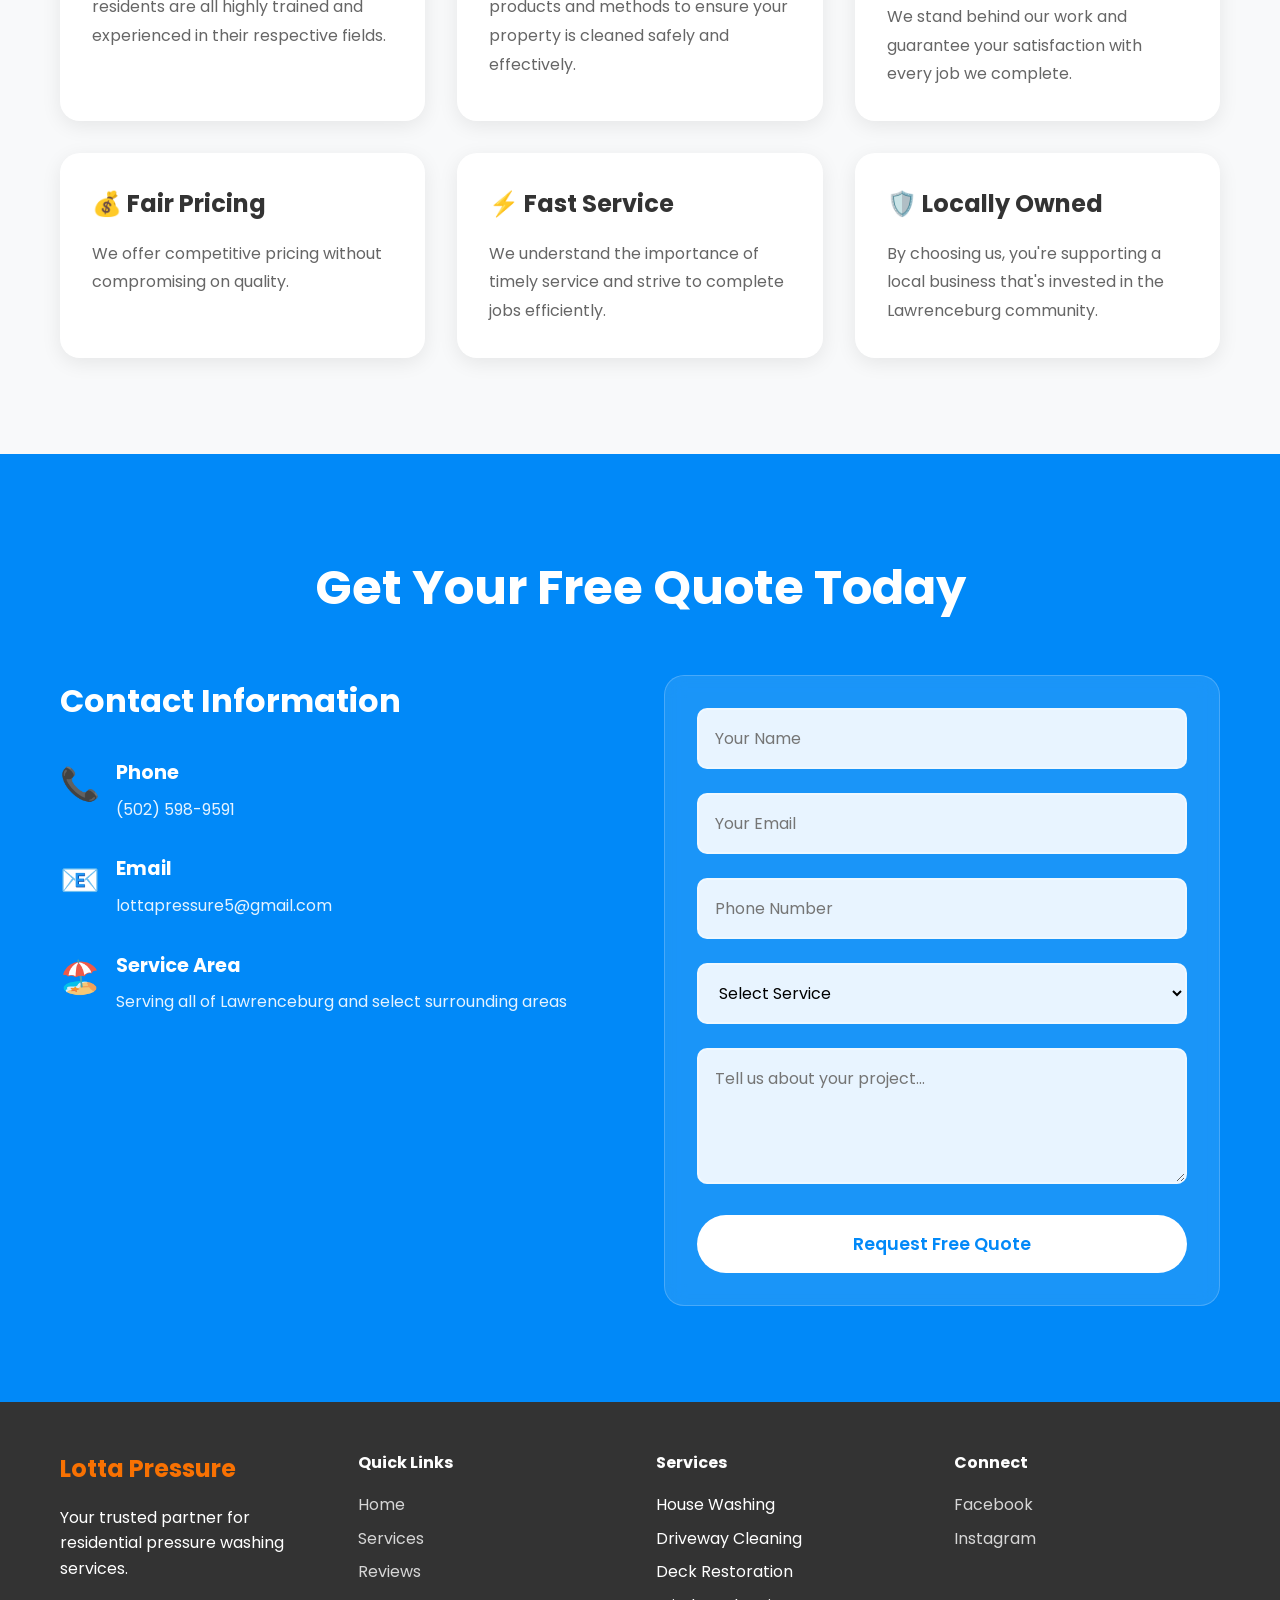
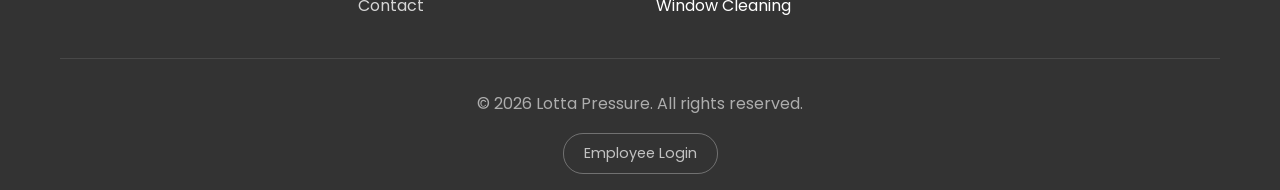
==== commit 4173d4fe: "update invoice creator" ====
--- a/index.html
+++ b/index.html
@@ -274,7 +274,7 @@
                         <span class="info-icon">📧</span>
                         <div>
                             <h4>Email</h4>
-                            <p>example@example.com</p>
+                            <p>lottapressure5@gmail.com</p>
                         </div>
                     </div>
 
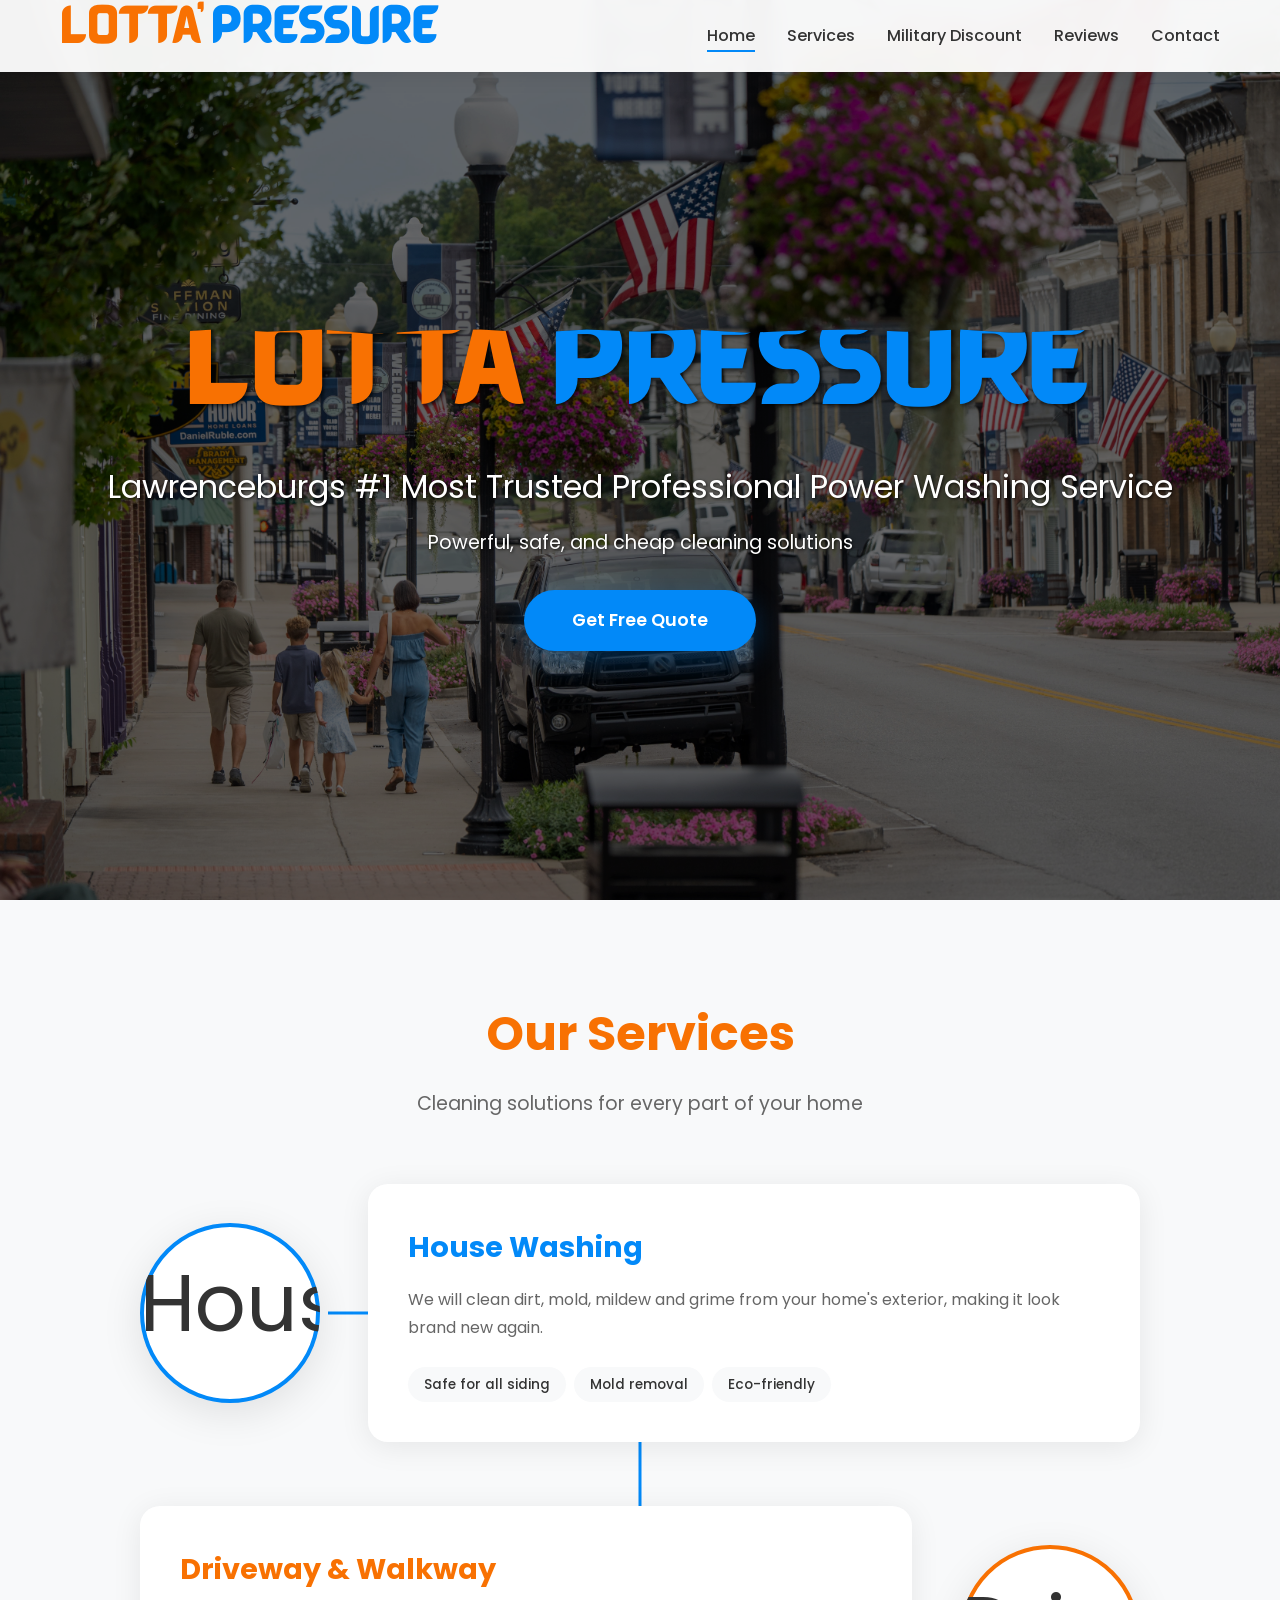
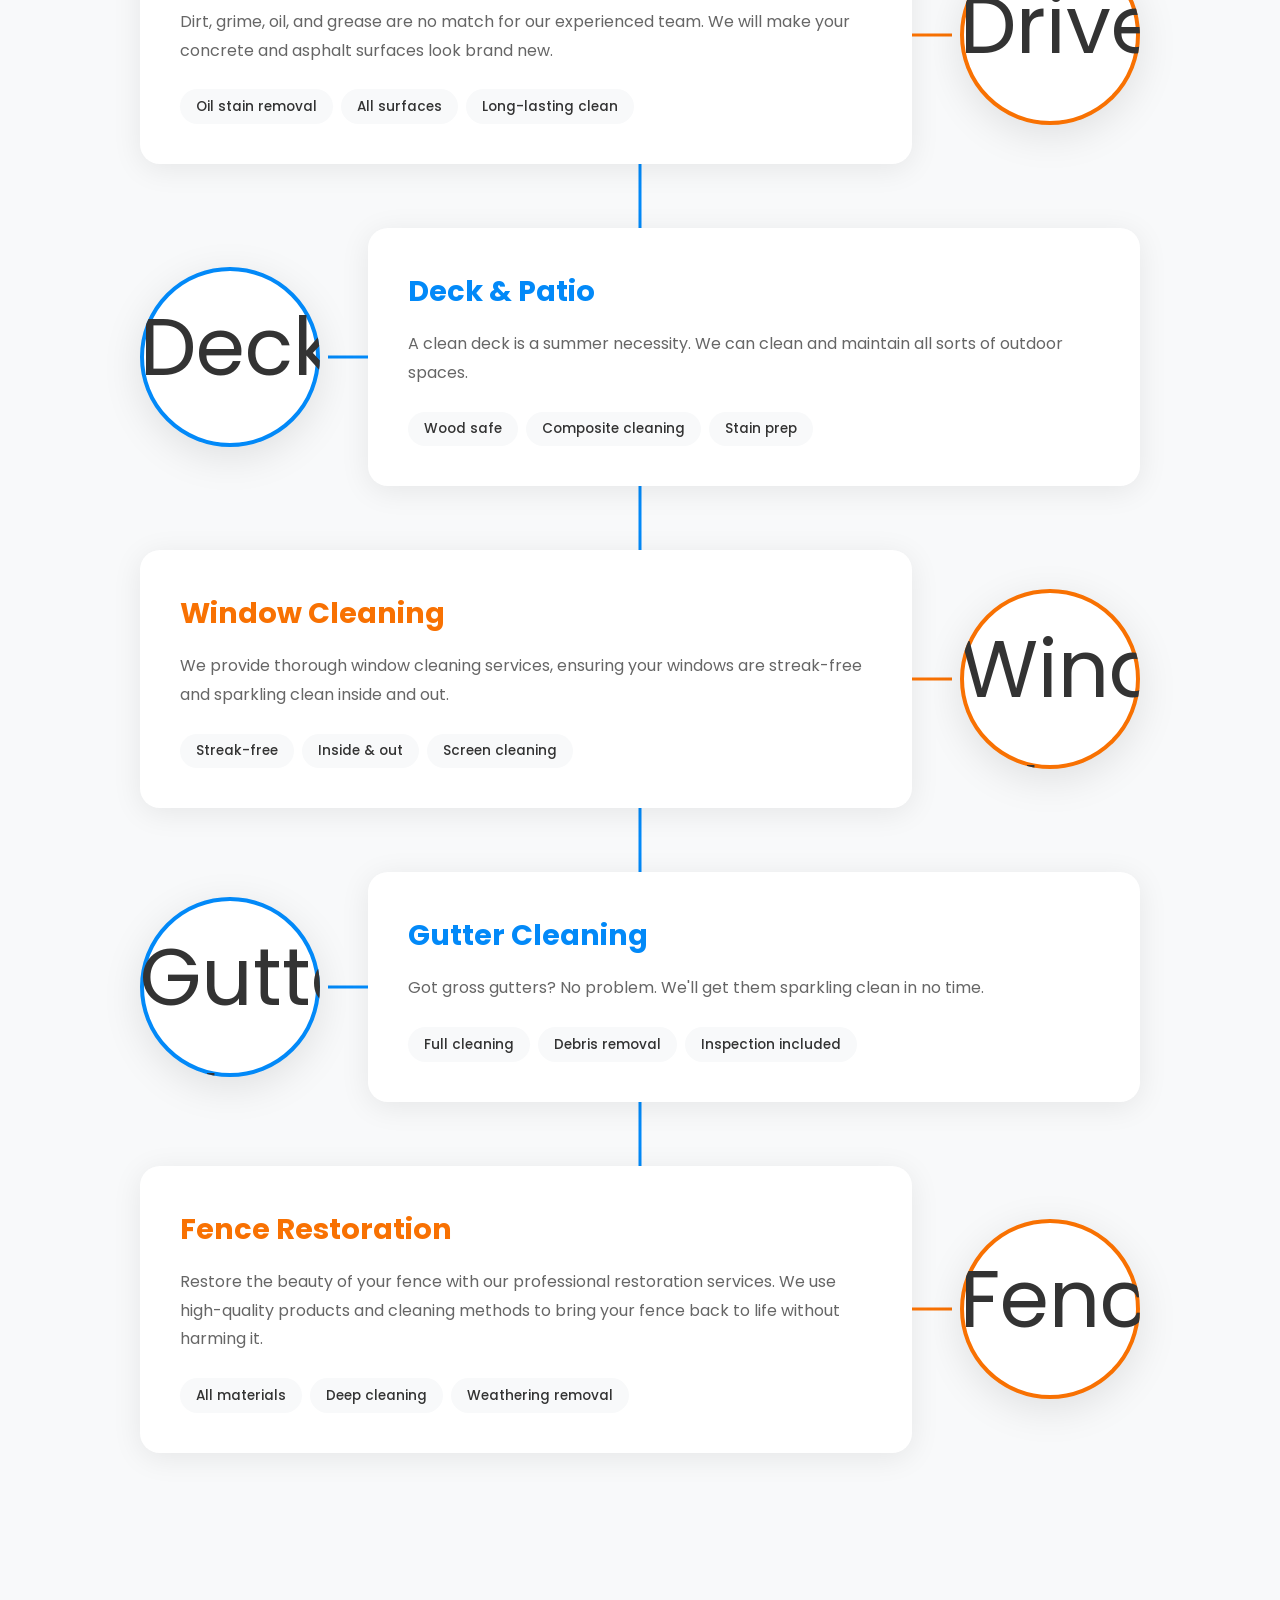
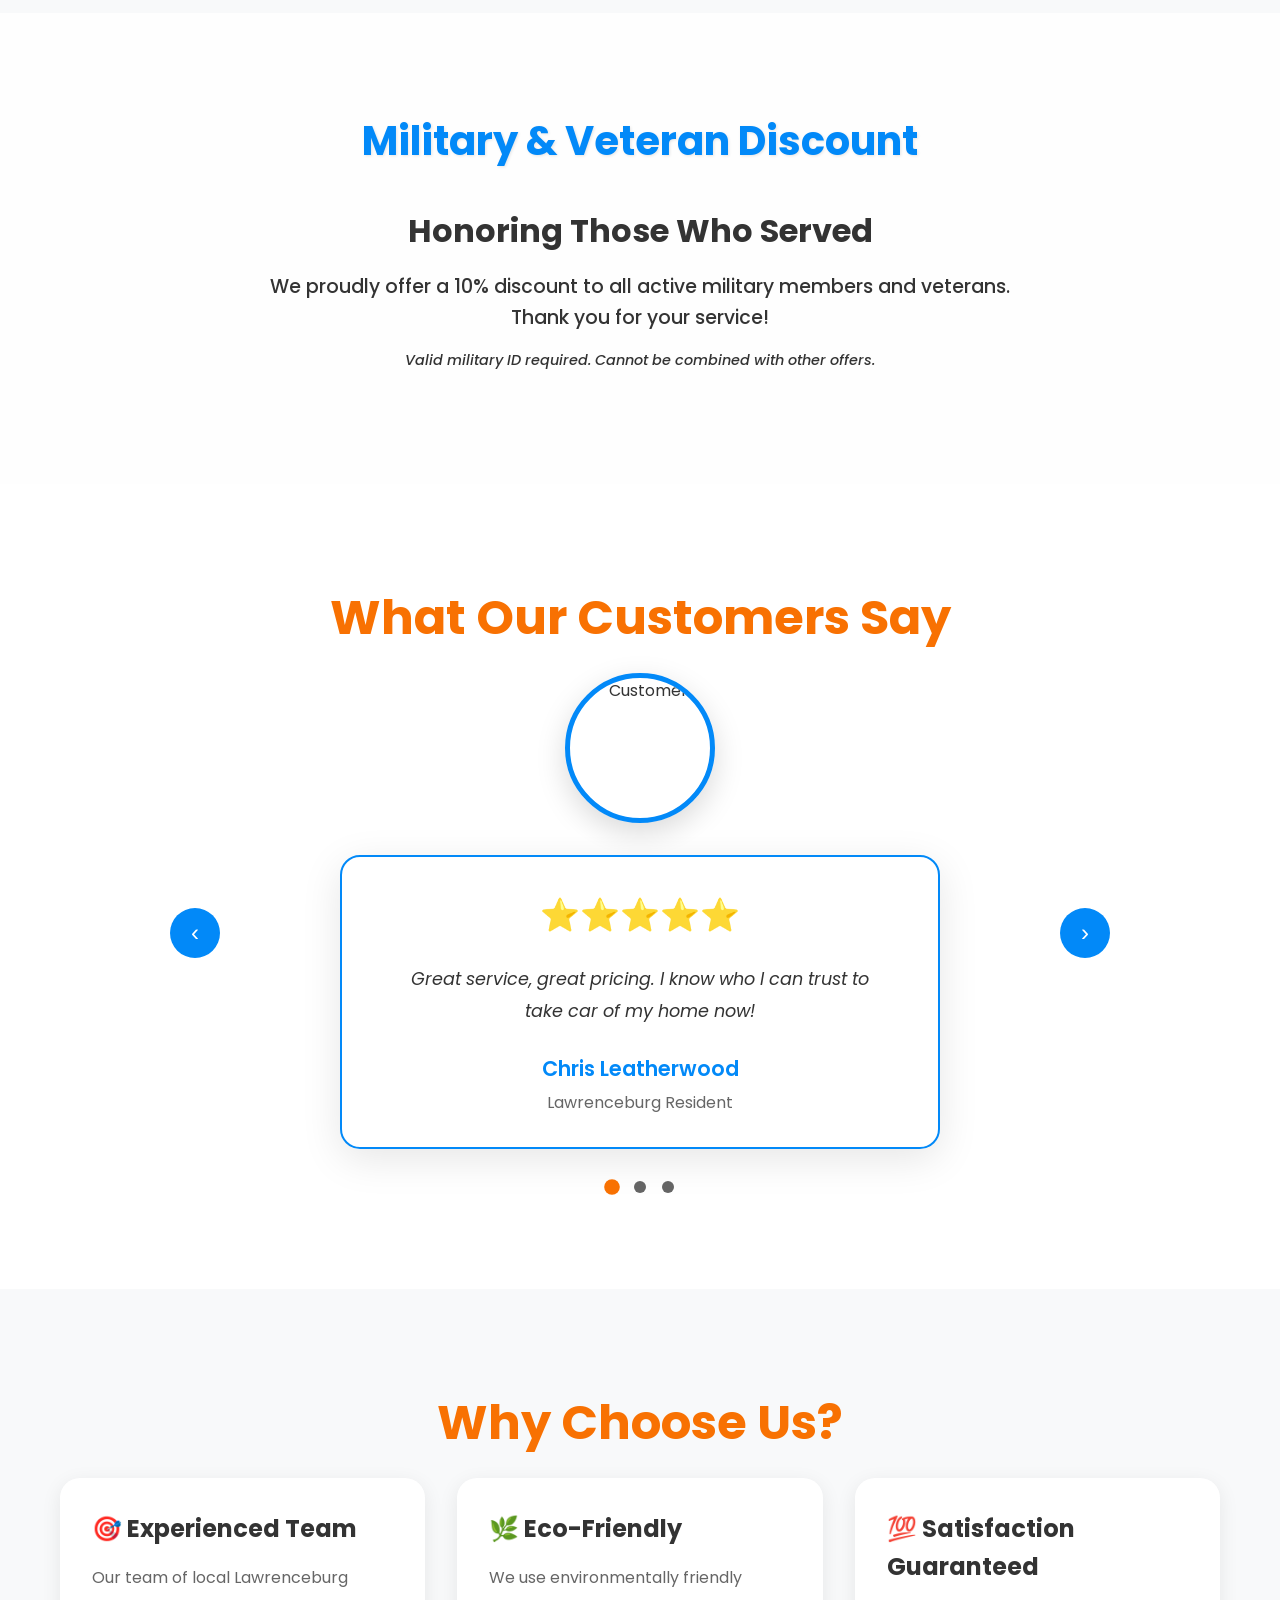
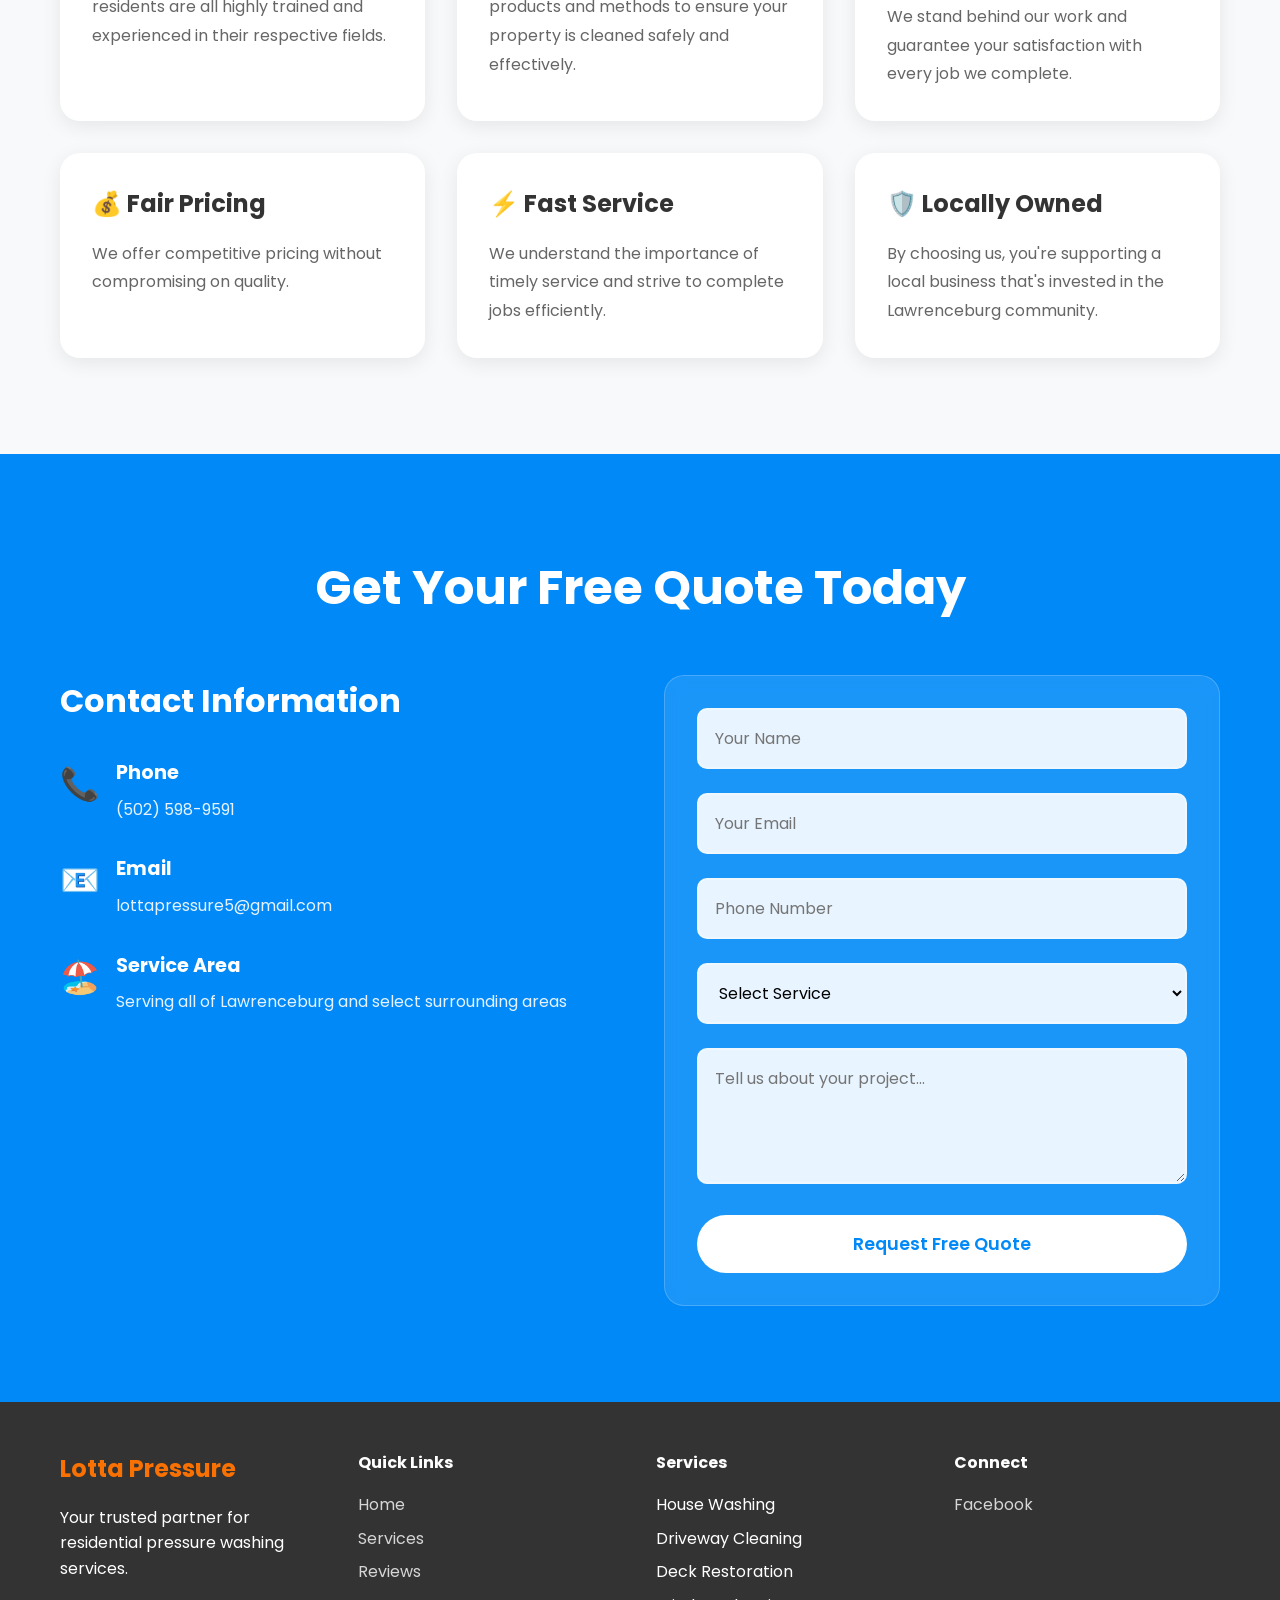
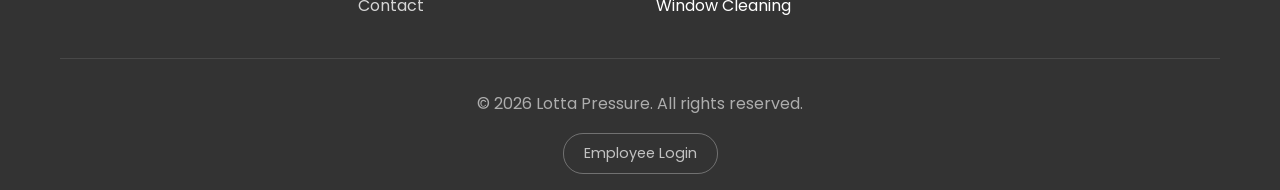
==== commit 60e5d9bd: "add facebook link" ====
--- a/index.html
+++ b/index.html
@@ -348,8 +348,7 @@
                 <div class="footer-section">
                     <h4>Connect</h4>
                     <div class="social-links">
-                        <a href="#" class="social-link">Facebook</a>
-                        <a href="#" class="social-link">Instagram</a>
+                        <a href="https://www.facebook.com/profile.php?id=61583785291622" class="social-link">Facebook</a>
                     </div>
                 </div>
             </div>
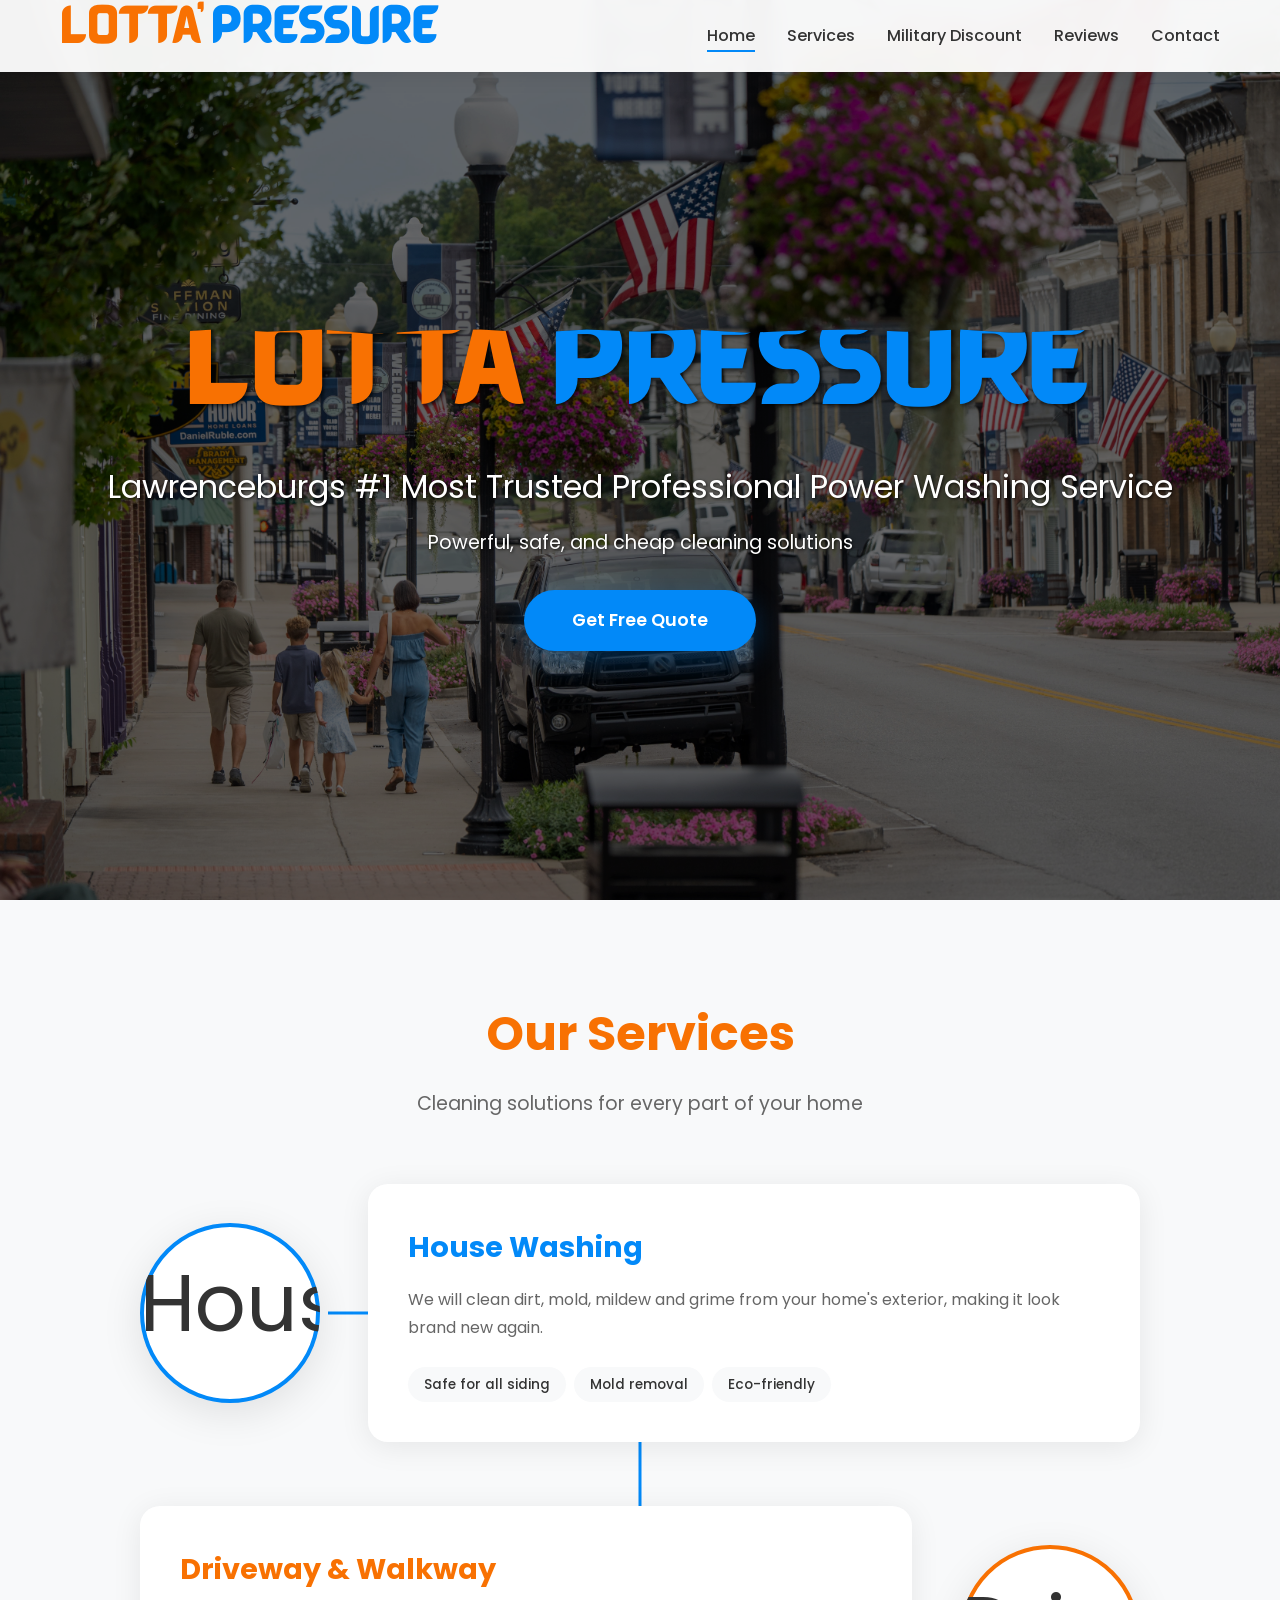
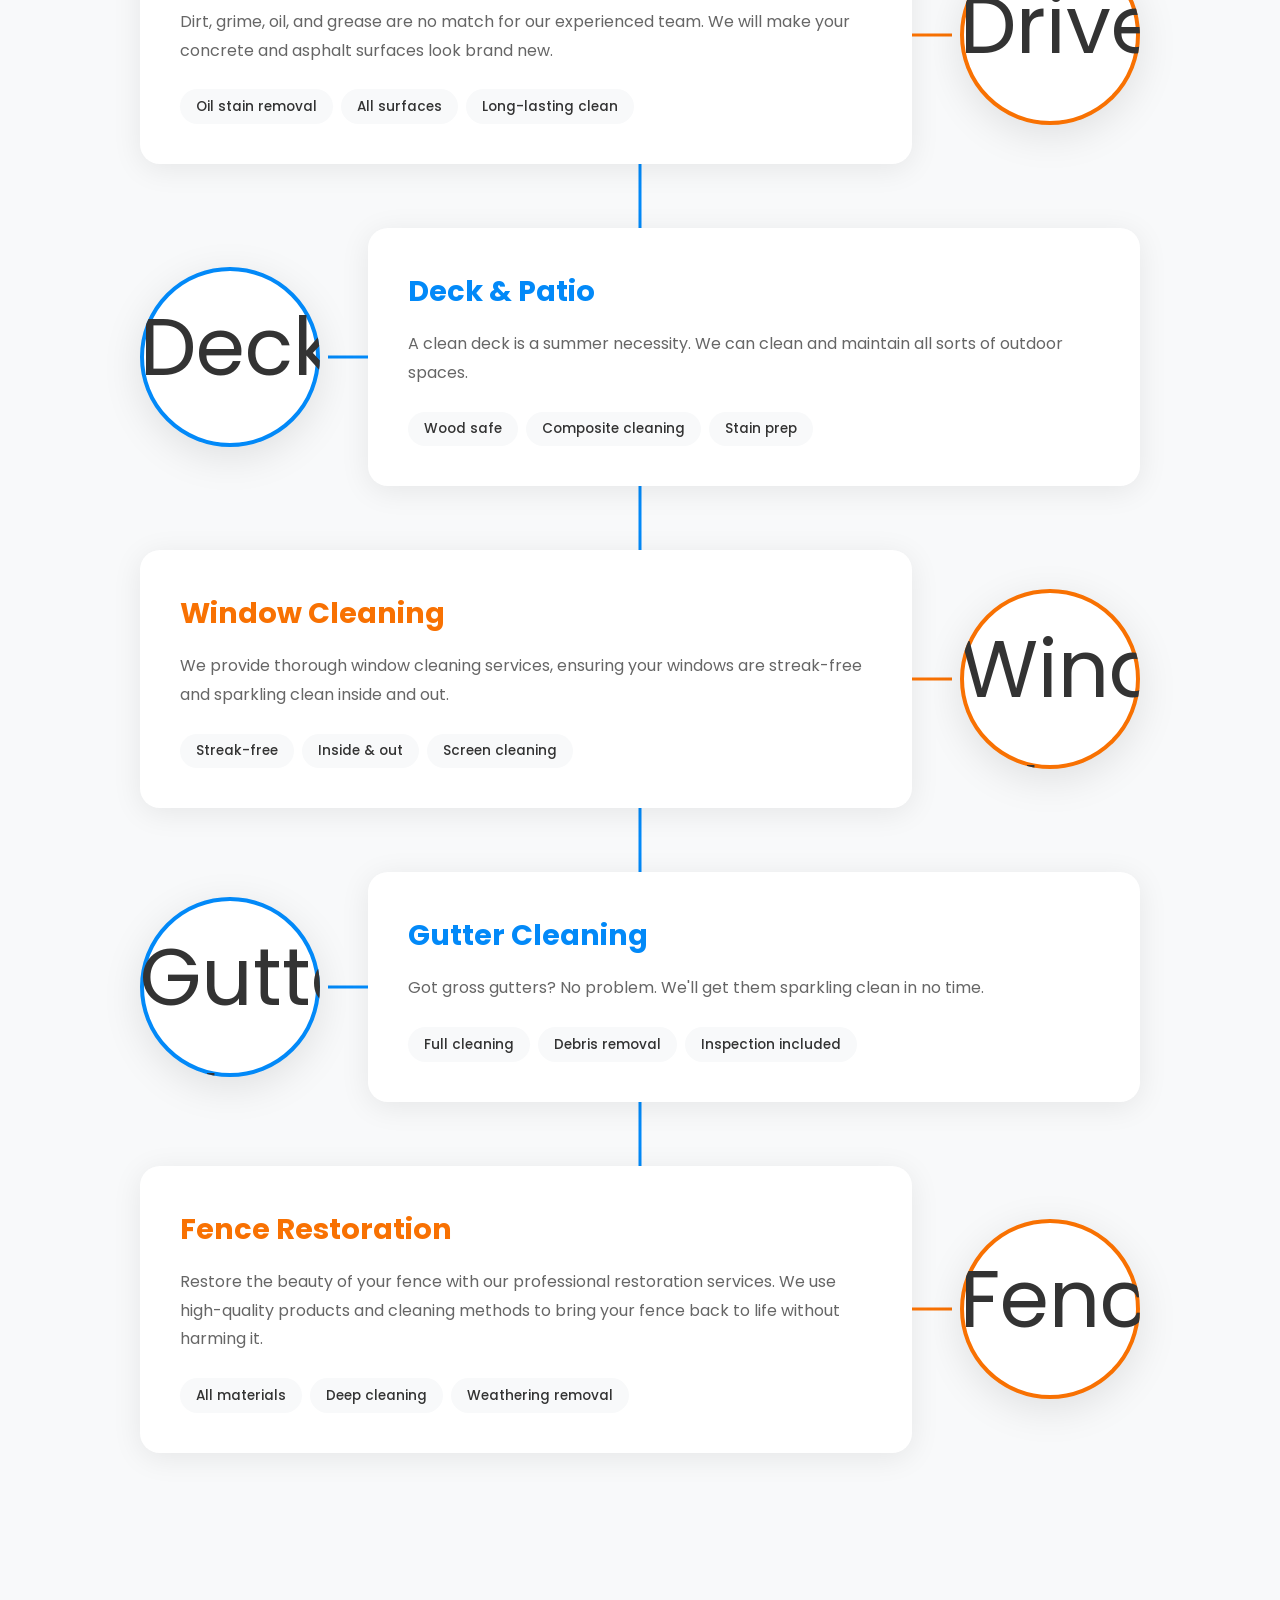
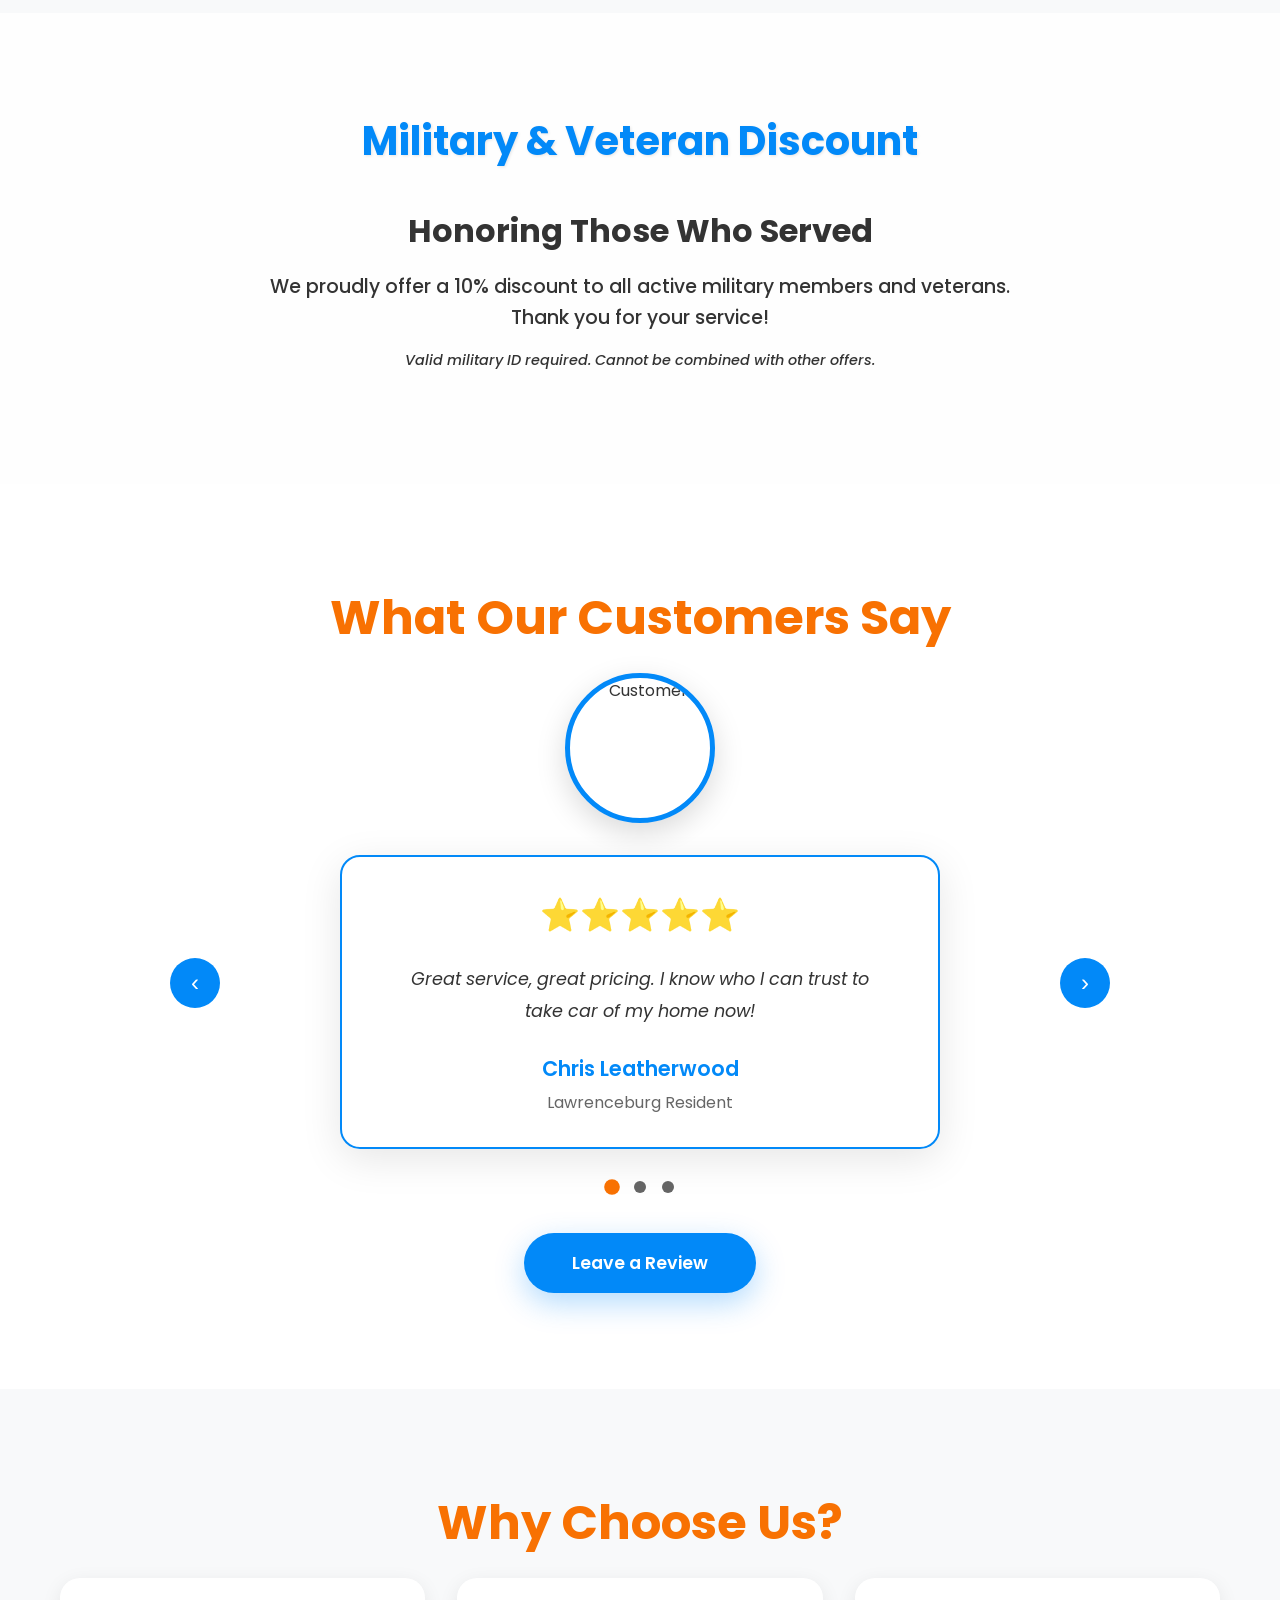
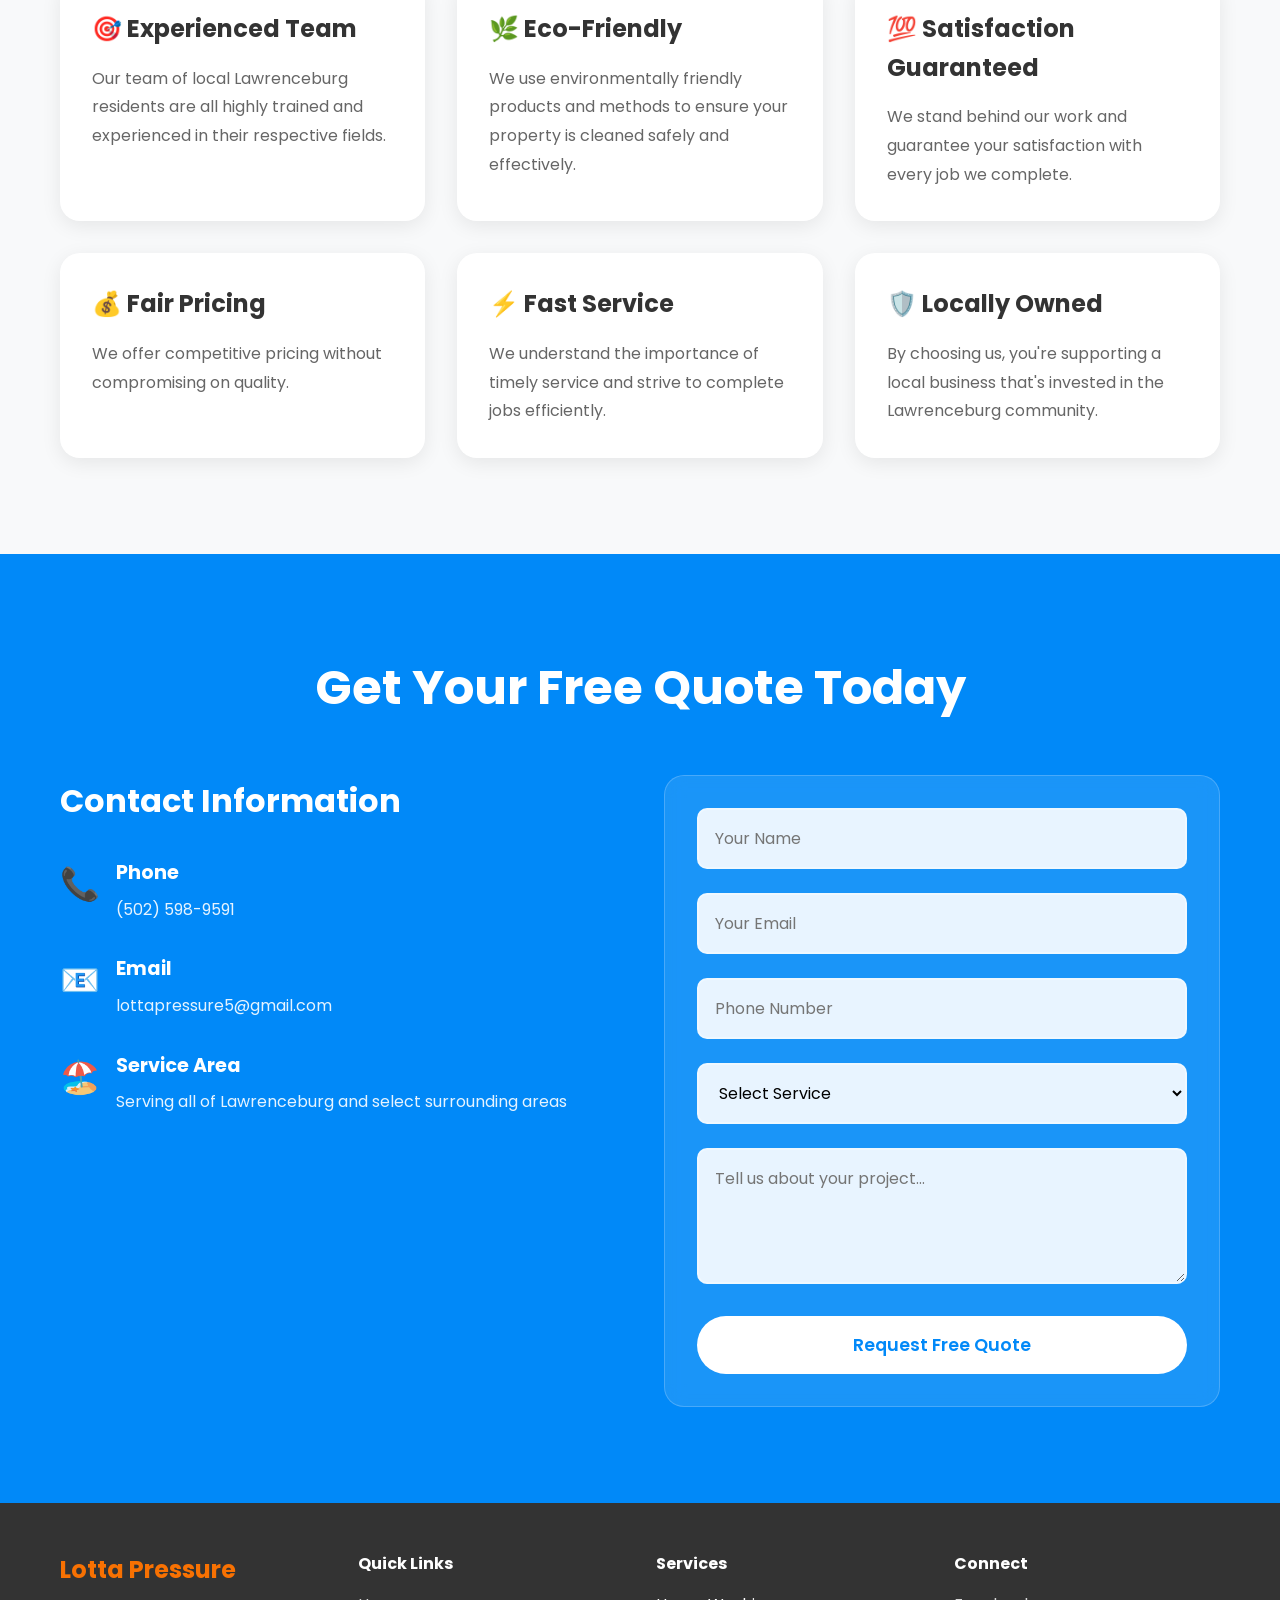
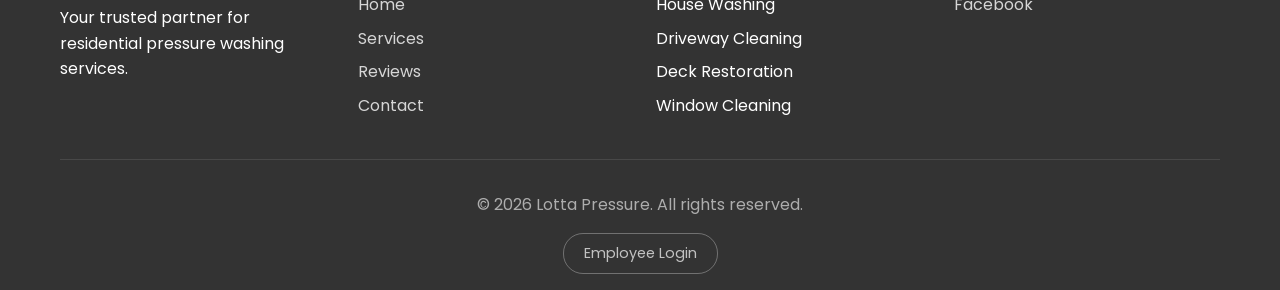
==== commit 0a5ed44d: "add review submissions" ====
--- a/index.html
+++ b/index.html
@@ -220,6 +220,10 @@
                 <span class="dot"></span>
                 <span class="dot"></span>
             </div>
+            
+            <div style="text-align: center; margin-top: 40px;">
+                <a href="reviewus.html" class="cta-button">Leave a Review</a>
+            </div>
         </div>
     </section>
 
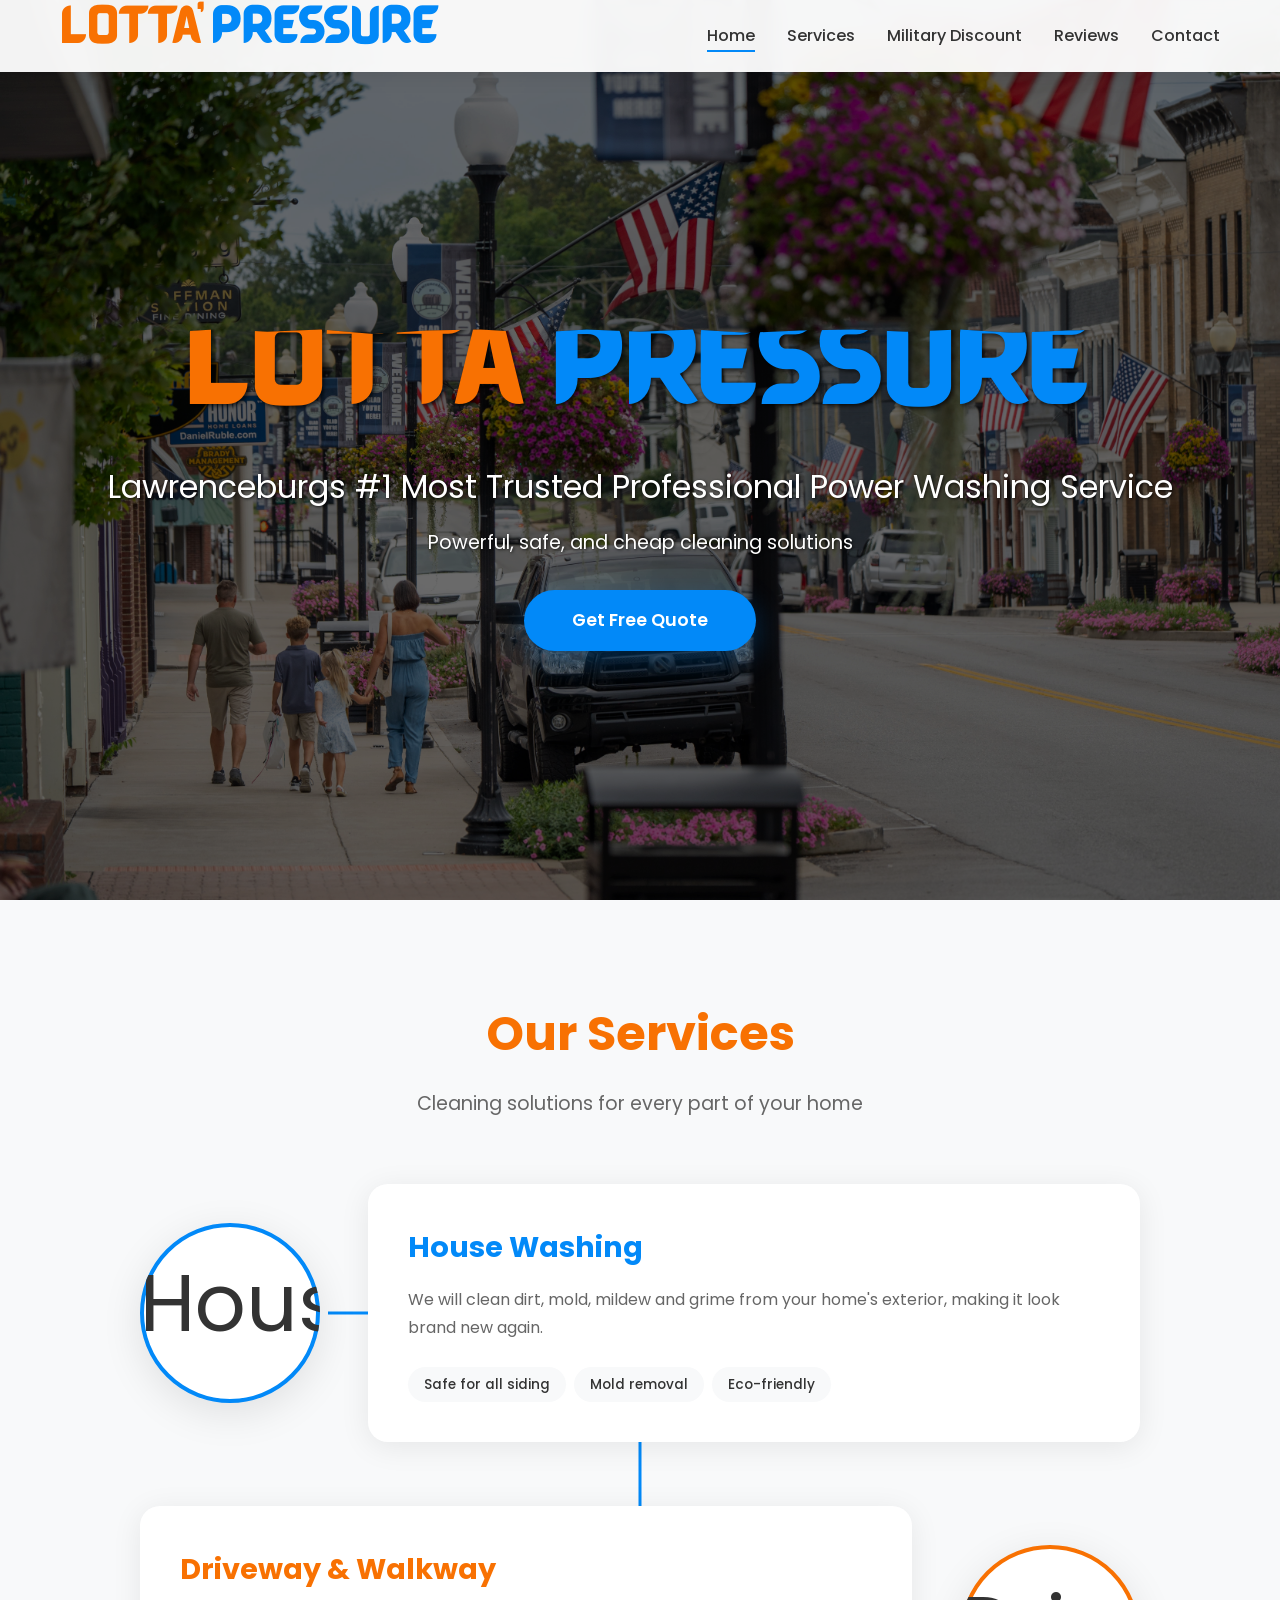
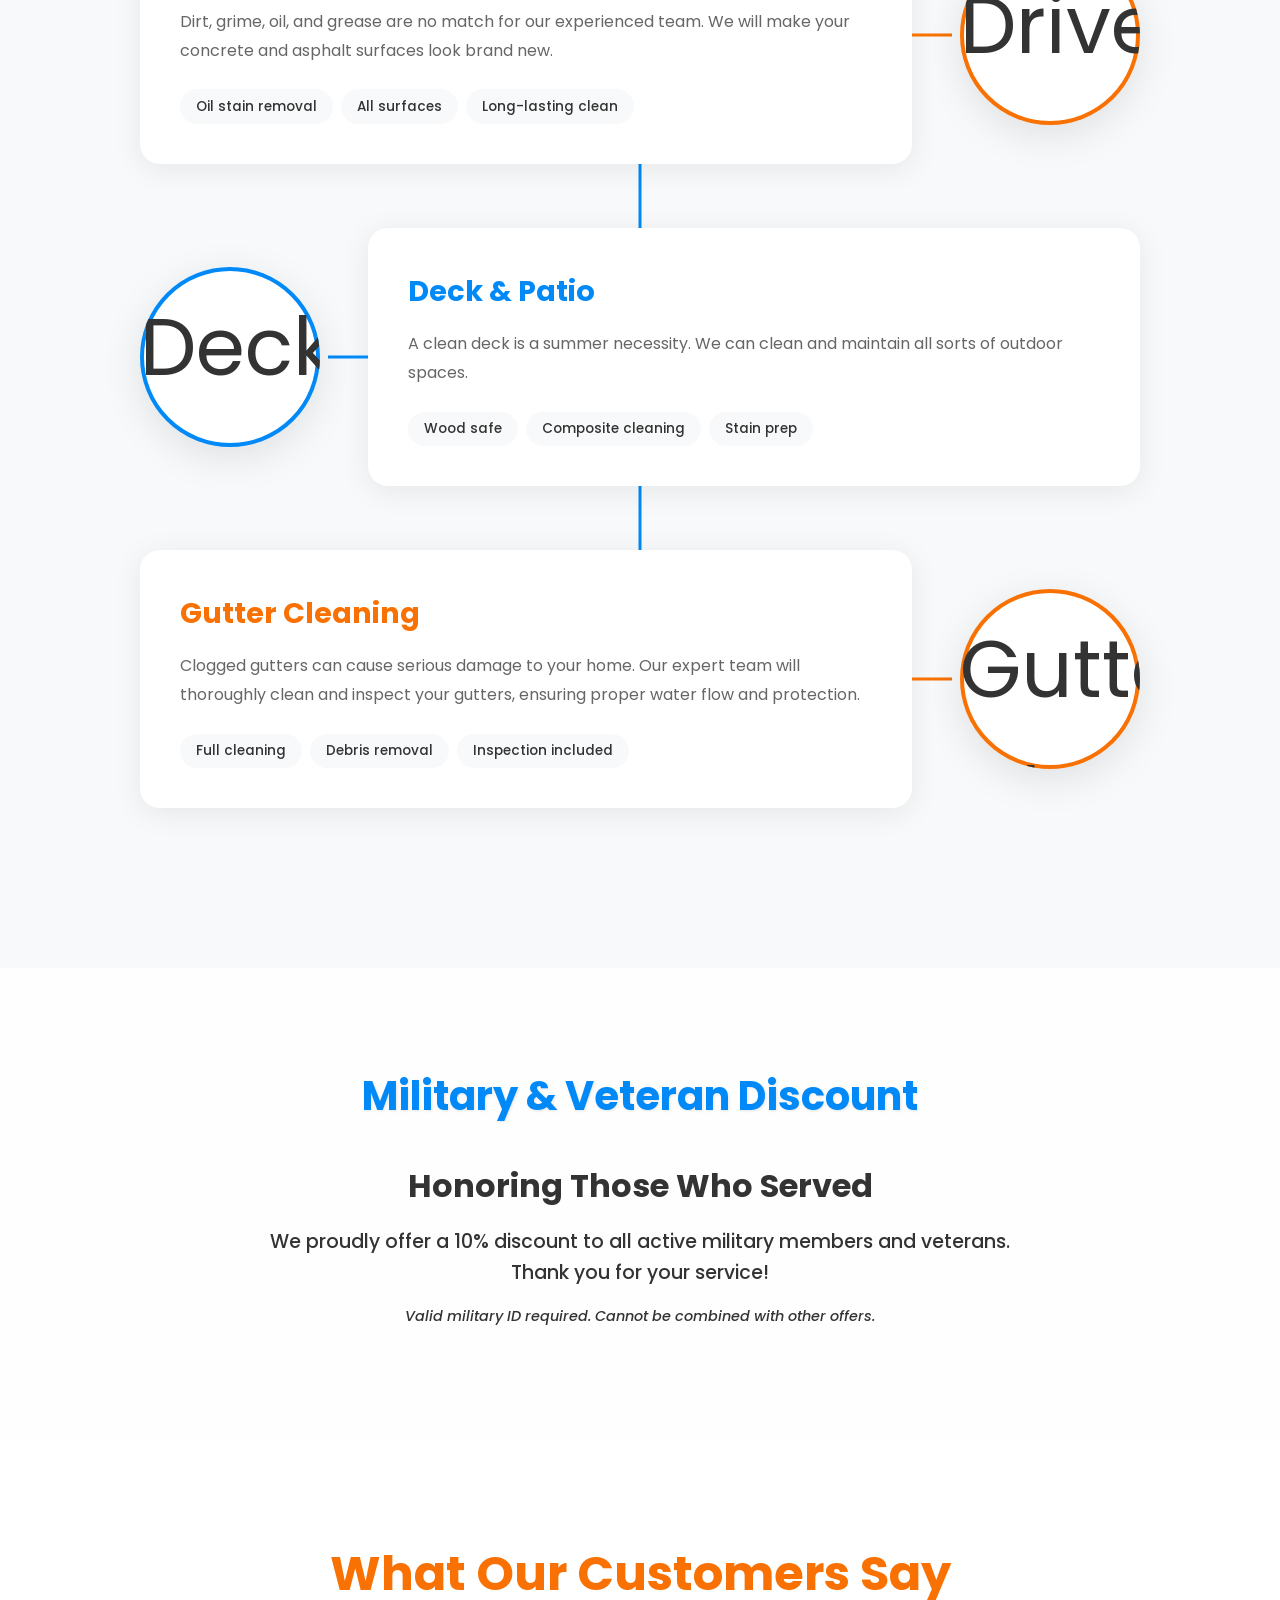
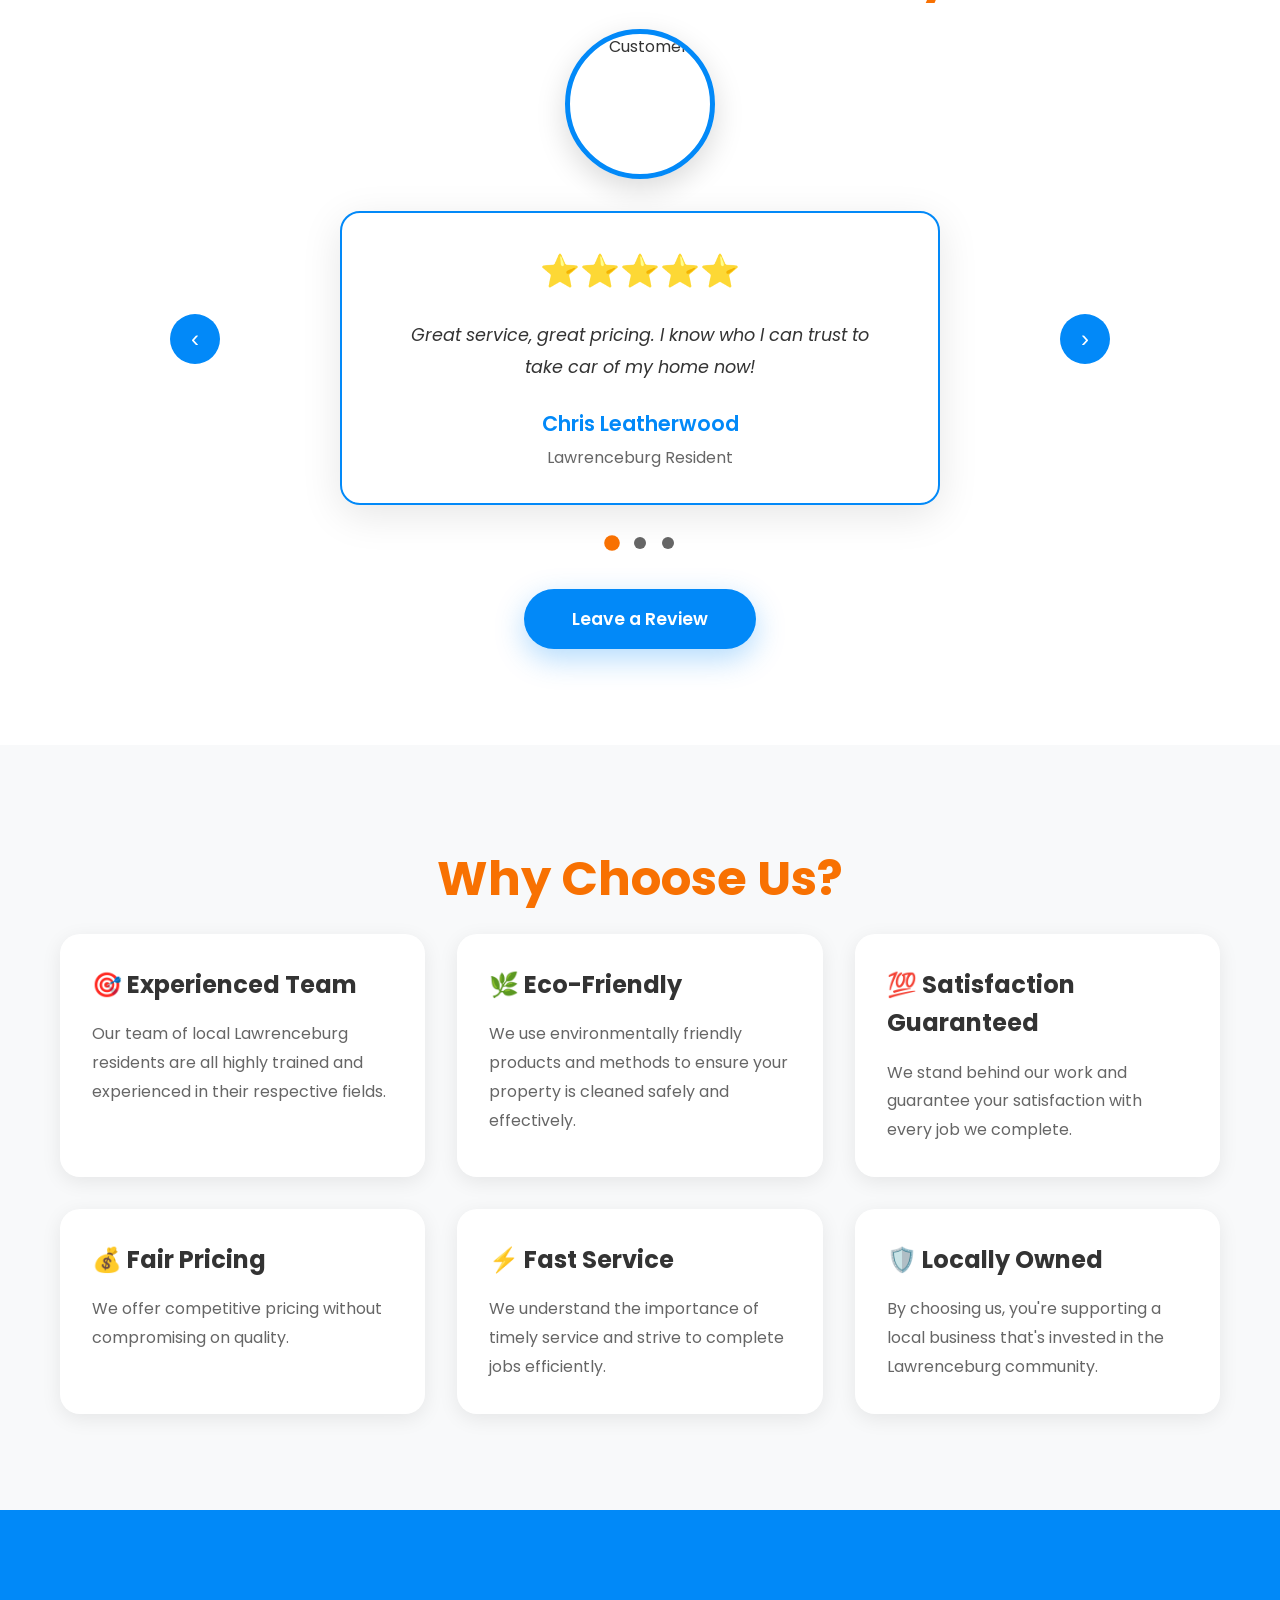
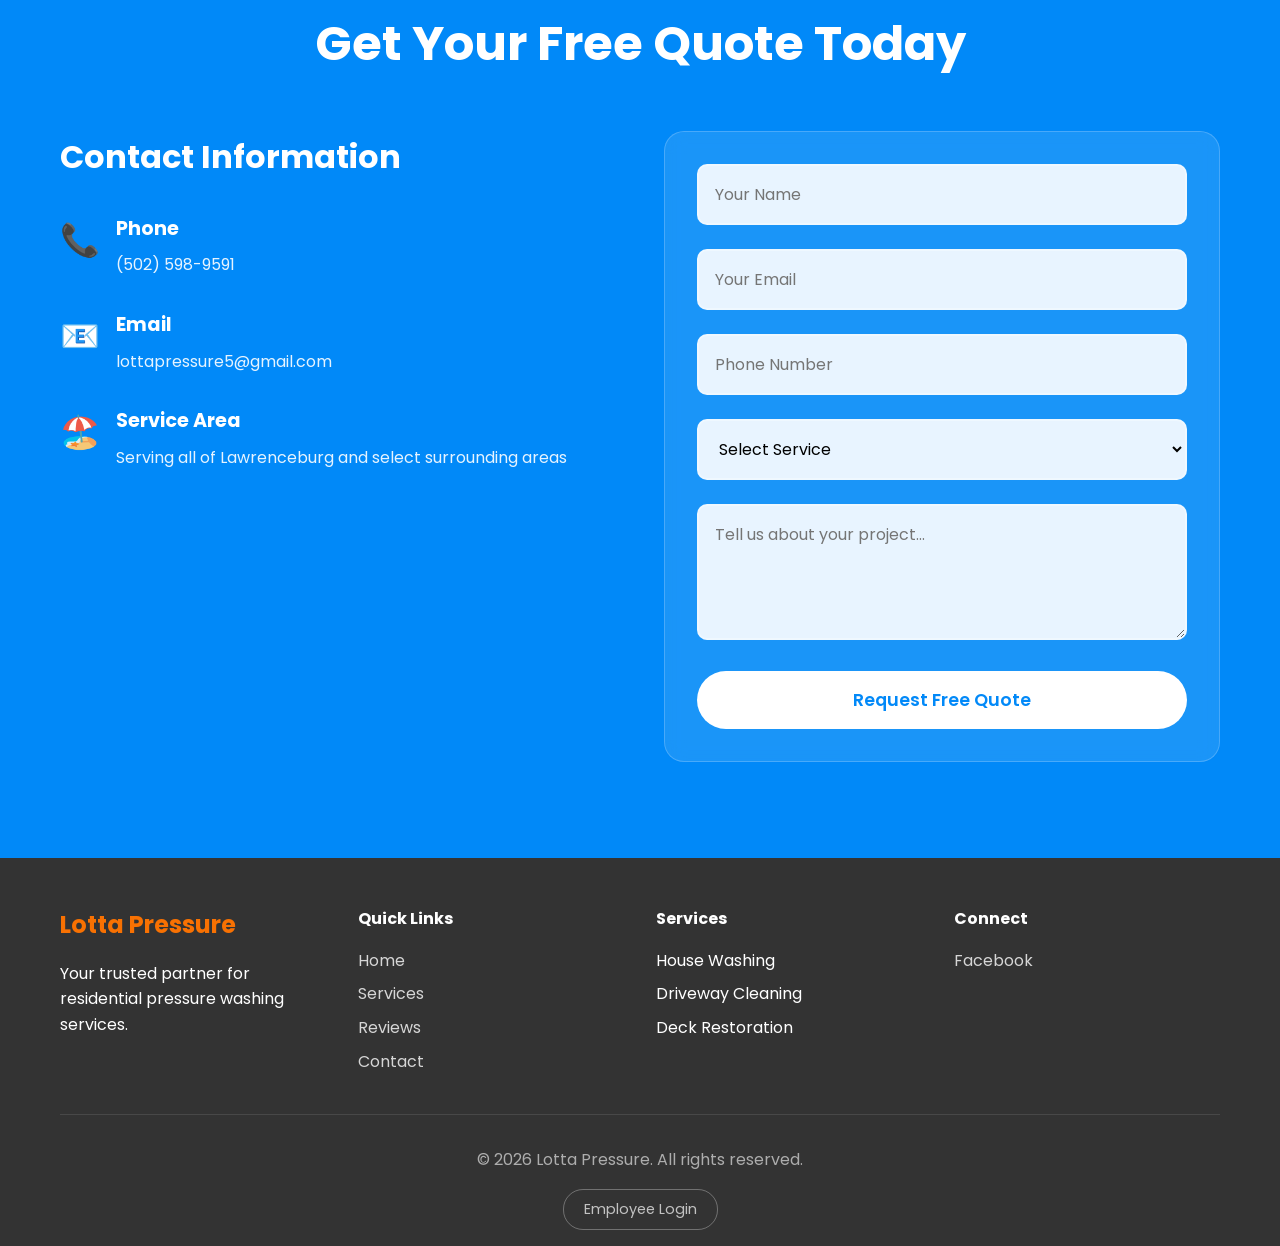
==== commit 3dbb52fc: "public release" ====
--- a/index.html
+++ b/index.html
@@ -109,47 +109,17 @@
                     </div>
                 </div>
 
-                <div class="service-item service-right hidden-service">
-                    <div class="service-icon-wrapper">
-                        <div class="service-icon-large"><img src="https://d2iiamyqo39v3w.cloudfront.net/image/lm/lmk01j85/10_Window_Cleaning__Alamo_Drive__Vacaville__CA__Jeff_Likes_Clean_Windows_and_Gutters__Inc_preview.webp" alt="Window Cleaning" class="service-image"></div>
-                    </div>
-                    <div class="service-details">
-                        <h3>Window Cleaning</h3>
-                        <p>We provide thorough window cleaning services, ensuring your windows are streak-free and sparkling clean inside and out.</p>
-                        <div class="service-features">
-                            <span class="feature-tag">Streak-free</span>
-                            <span class="feature-tag">Inside & out</span>
-                            <span class="feature-tag">Screen cleaning</span>
-                        </div>
-                    </div>
-                </div>
-
-                <div class="service-item service-left hidden-service">
+                <div class="service-item service-right">
                     <div class="service-icon-wrapper">
                         <div class="service-icon-large"><img src="https://sacvalleymetalraingutters.com/wp-content/uploads/2022/11/gutter-cleaning-sacramento-4.jpg" alt="Gutter Cleaning" class="service-image"></div>
                     </div>
                     <div class="service-details">
                         <h3>Gutter Cleaning</h3>
-                        <p>Got gross gutters? No problem. We'll get them sparkling clean in no time.</p>
+                        <p>Clogged gutters can cause serious damage to your home. Our expert team will thoroughly clean and inspect your gutters, ensuring proper water flow and protection.</p>
                         <div class="service-features">
                             <span class="feature-tag">Full cleaning</span>
                             <span class="feature-tag">Debris removal</span>
                             <span class="feature-tag">Inspection included</span>
-                        </div>
-                    </div>
-                </div>
-
-                <div class="service-item service-right hidden-service">
-                    <div class="service-icon-wrapper">
-                        <div class="service-icon-large"><img src="https://i.ytimg.com/vi/HRA0F5baxWs/hq720.jpg?sqp=-oaymwEhCK4FEIIDSFryq4qpAxMIARUAAAAAGAElAADIQj0AgKJD&rs=AOn4CLBD0idJOfMJGYlwnZ2cAAZpDObKOw" alt="Fence Restoration" class="service-image"></div>
-                    </div>
-                    <div class="service-details">
-                        <h3>Fence Restoration</h3>
-                        <p>Restore the beauty of your fence with our professional restoration services. We use high-quality products and cleaning methods to bring your fence back to life without harming it.</p>
-                        <div class="service-features">
-                            <span class="feature-tag">All materials</span>
-                            <span class="feature-tag">Deep cleaning</span>
-                            <span class="feature-tag">Weathering removal</span>
                         </div>
                     </div>
                 </div>
@@ -307,9 +277,7 @@
                                 <option value="house">House Washing</option>
                                 <option value="driveway">Driveway & Walkway</option>
                                 <option value="deck">Deck & Patio</option>
-                                <option value="window">Window Cleaning</option>
                                 <option value="gutter">Gutter Cleaning</option>
-                                <option value="fence">Fence Restoration</option>
                                 <option value="multiple">Multiple Services</option>
                             </select>
                         </div>
@@ -346,7 +314,6 @@
                         <li>House Washing</li>
                         <li>Driveway Cleaning</li>
                         <li>Deck Restoration</li>
-                        <li>Window Cleaning</li>
                     </ul>
                 </div>
                 <div class="footer-section">
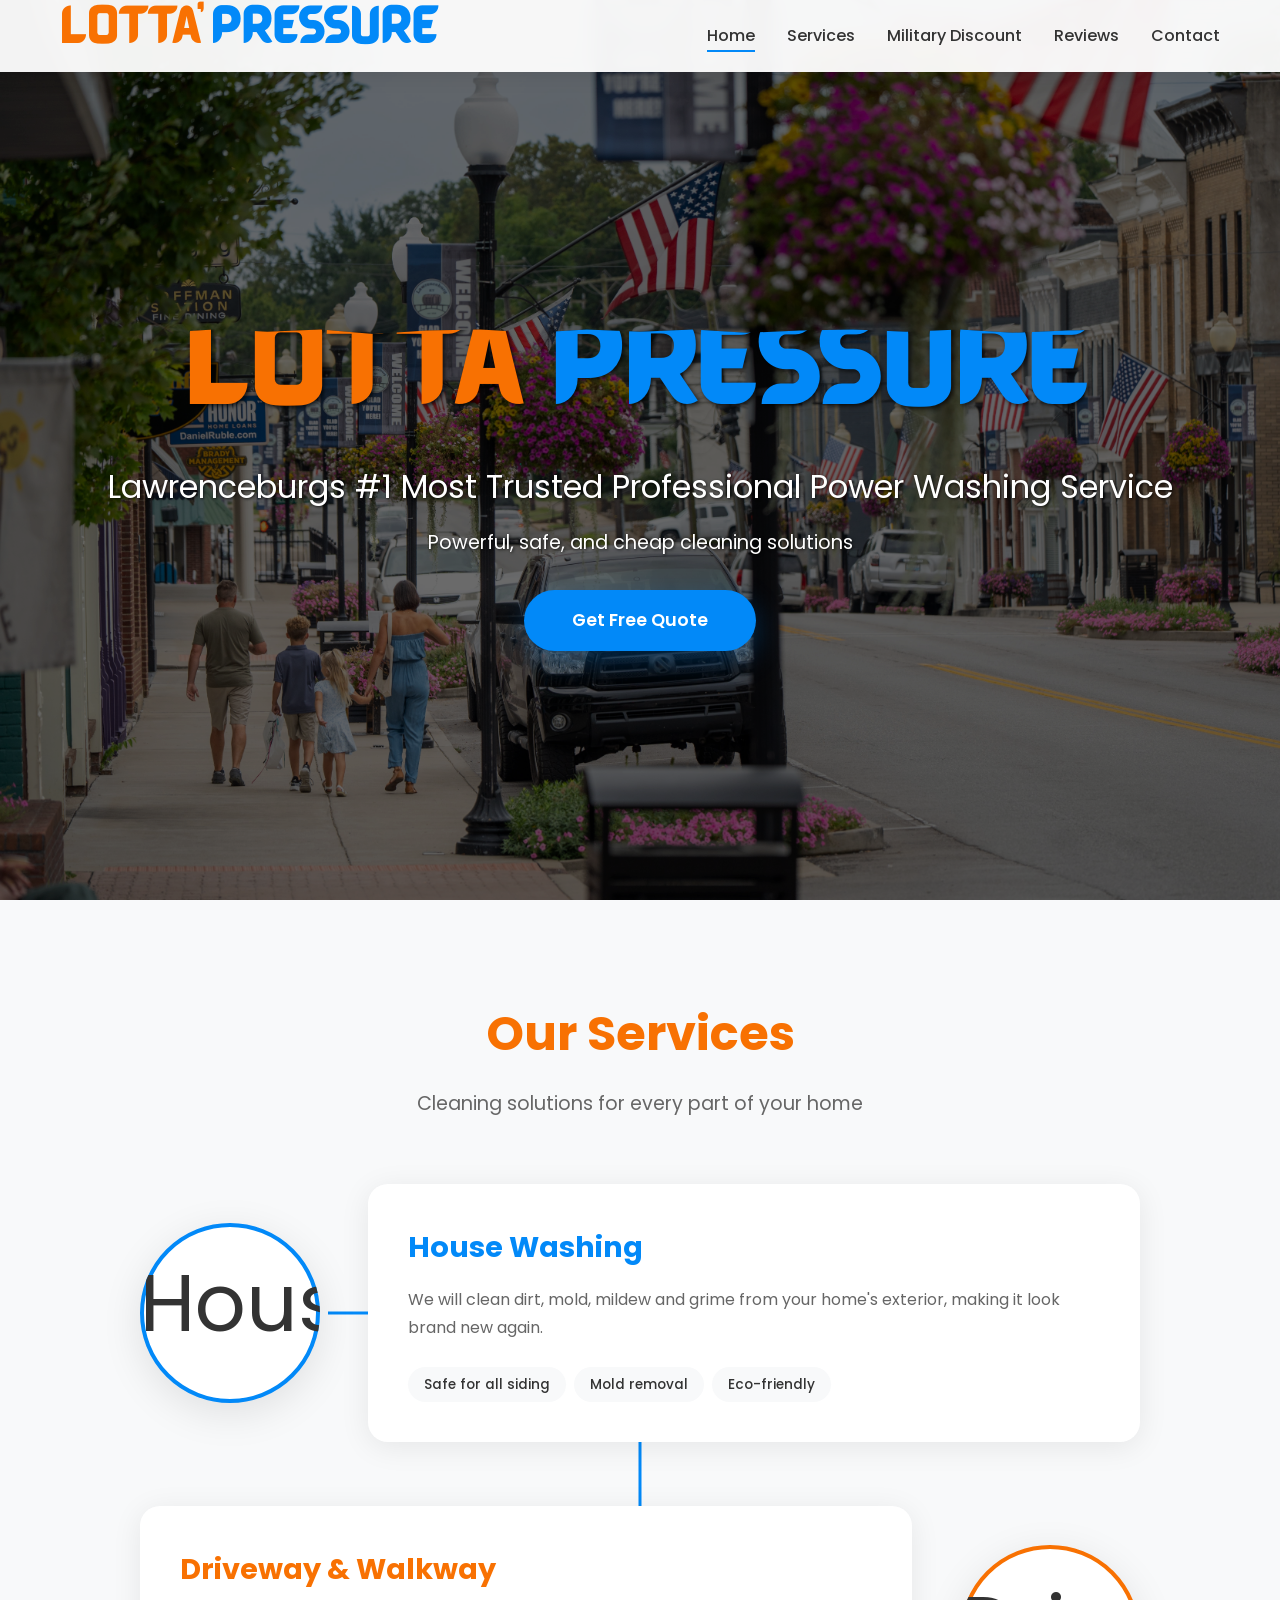
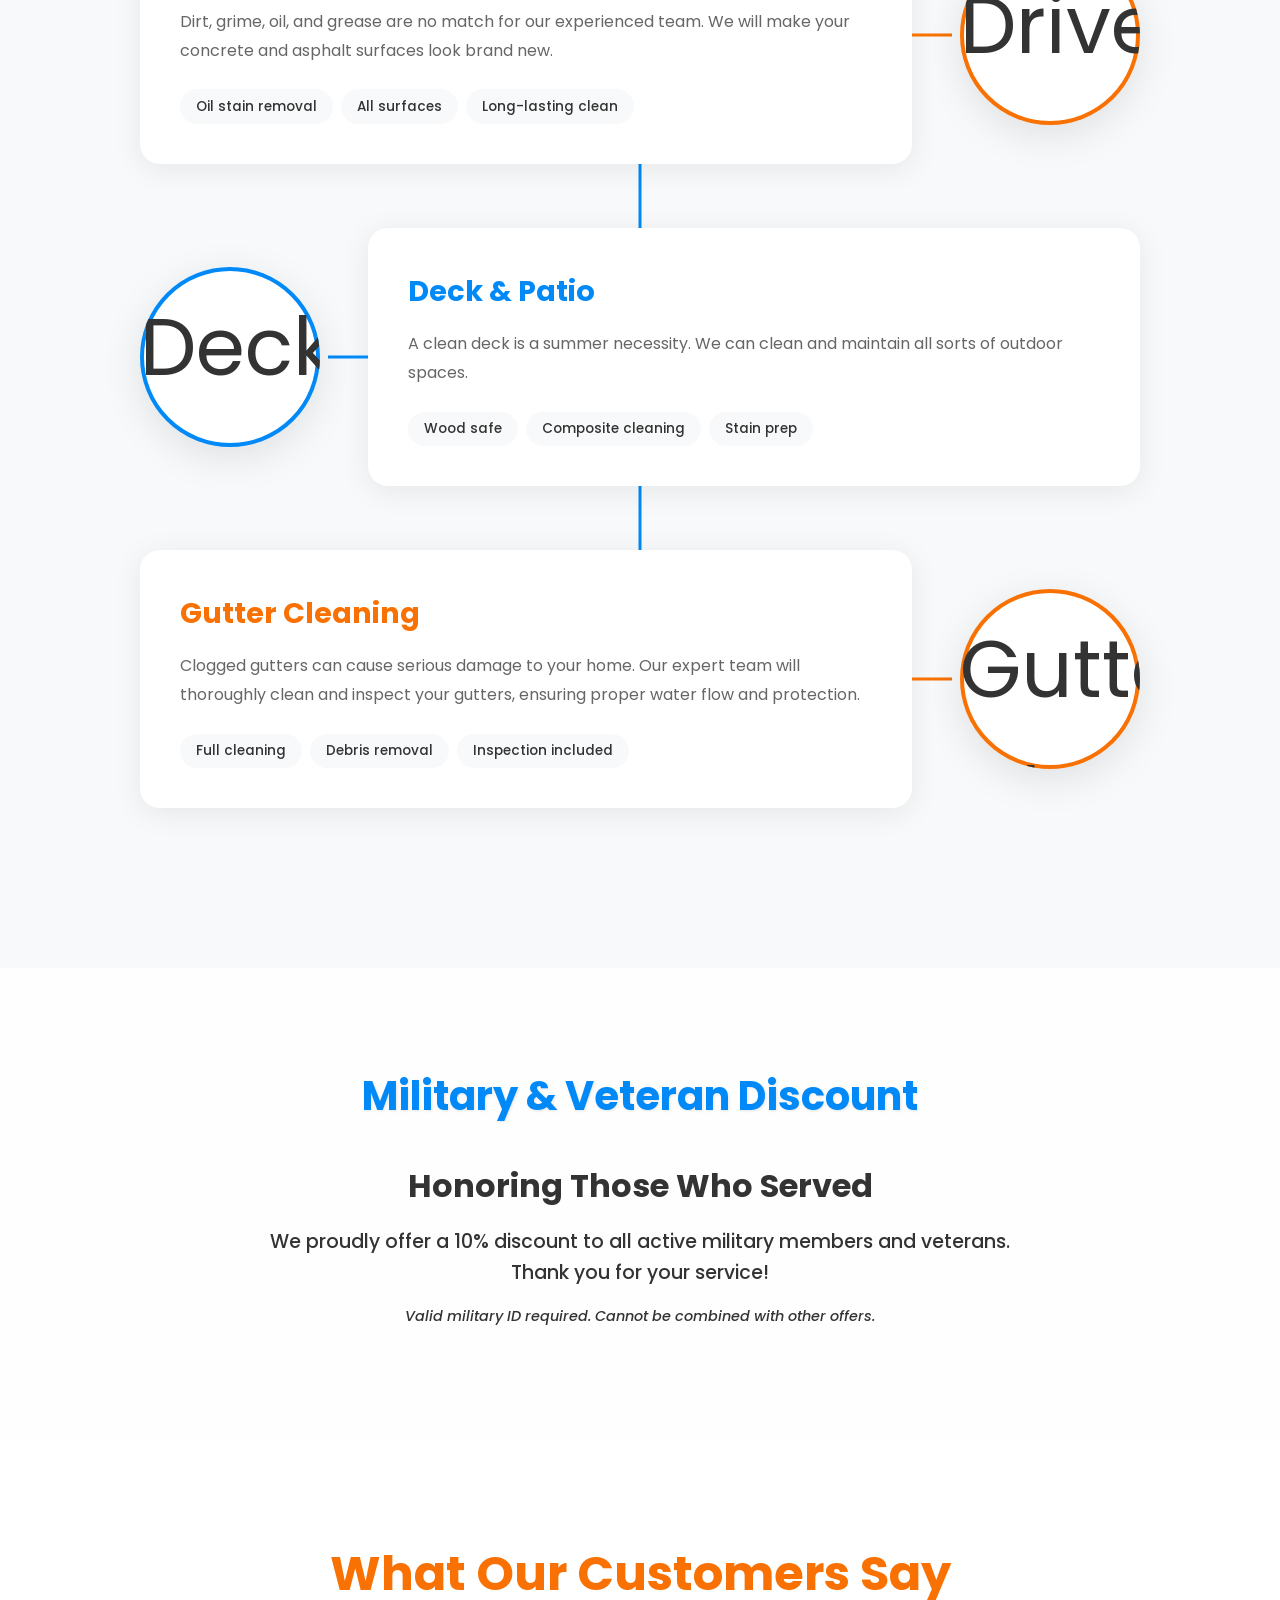
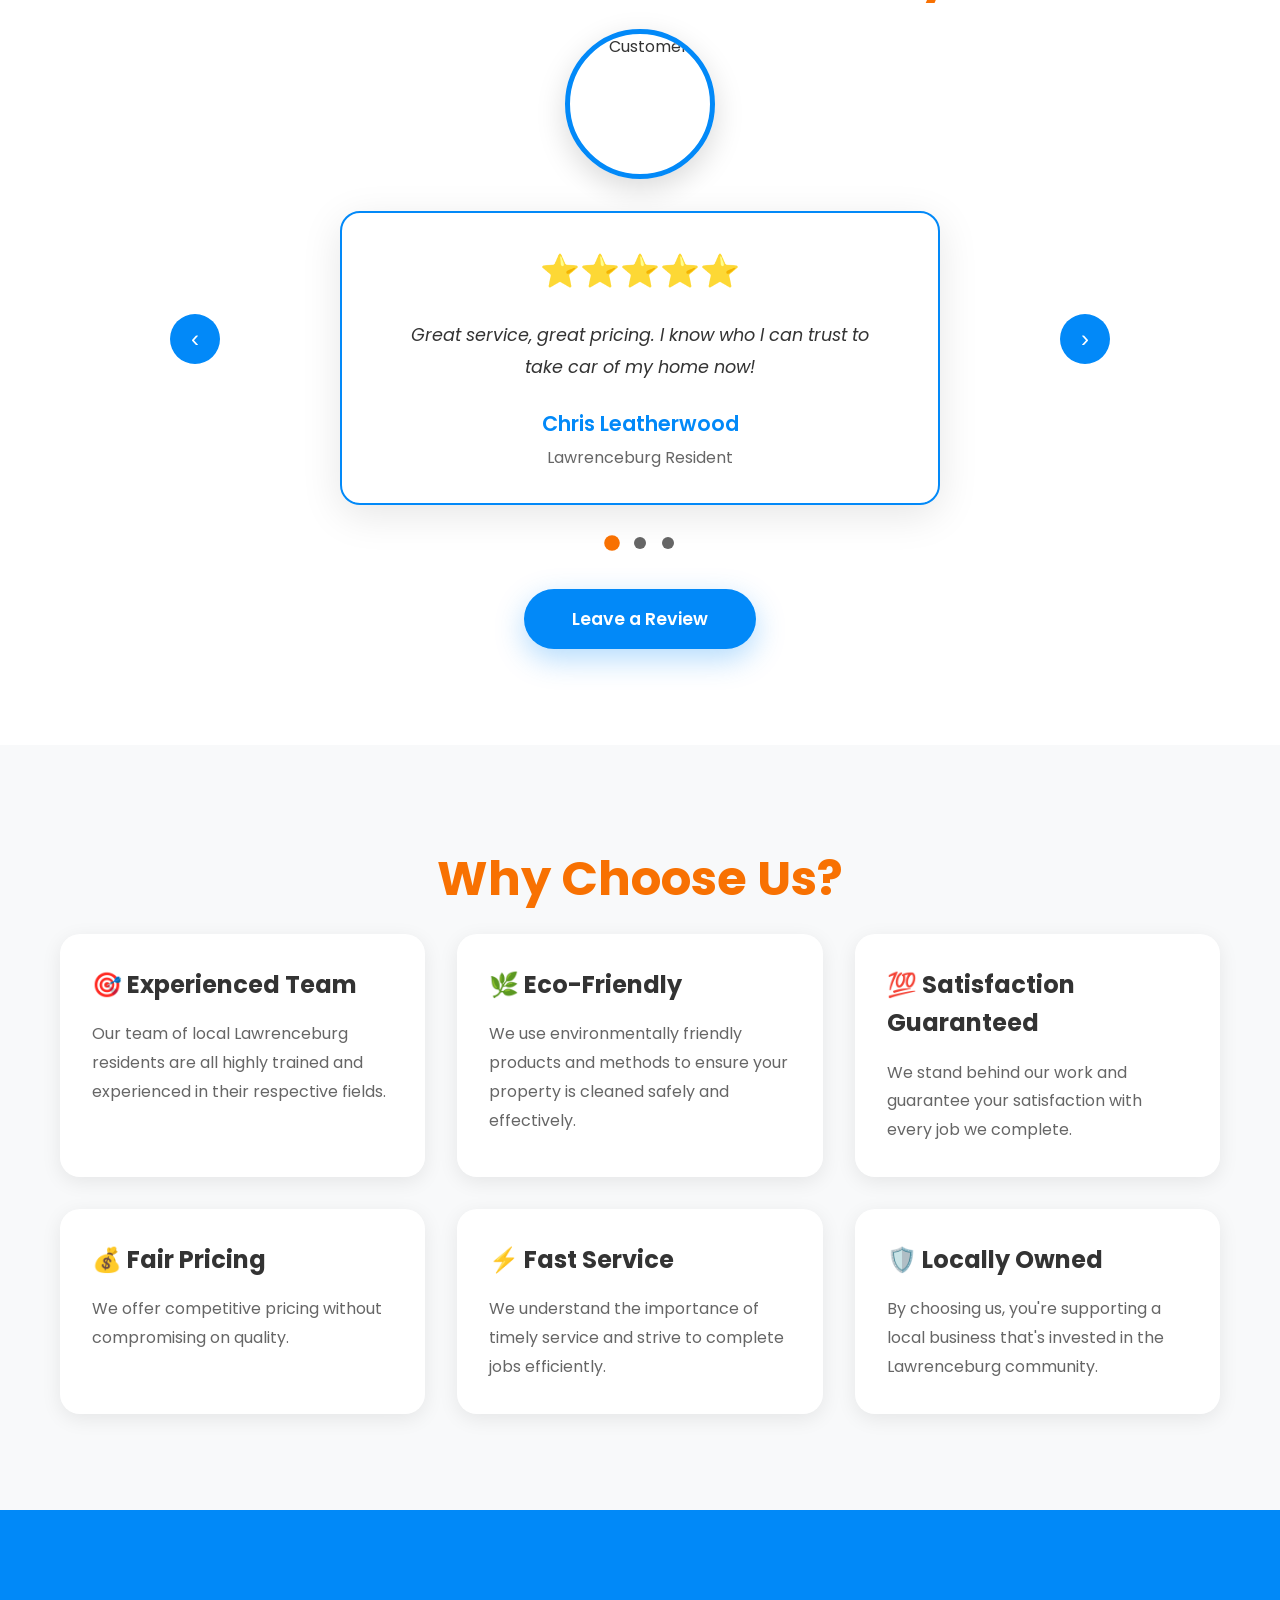
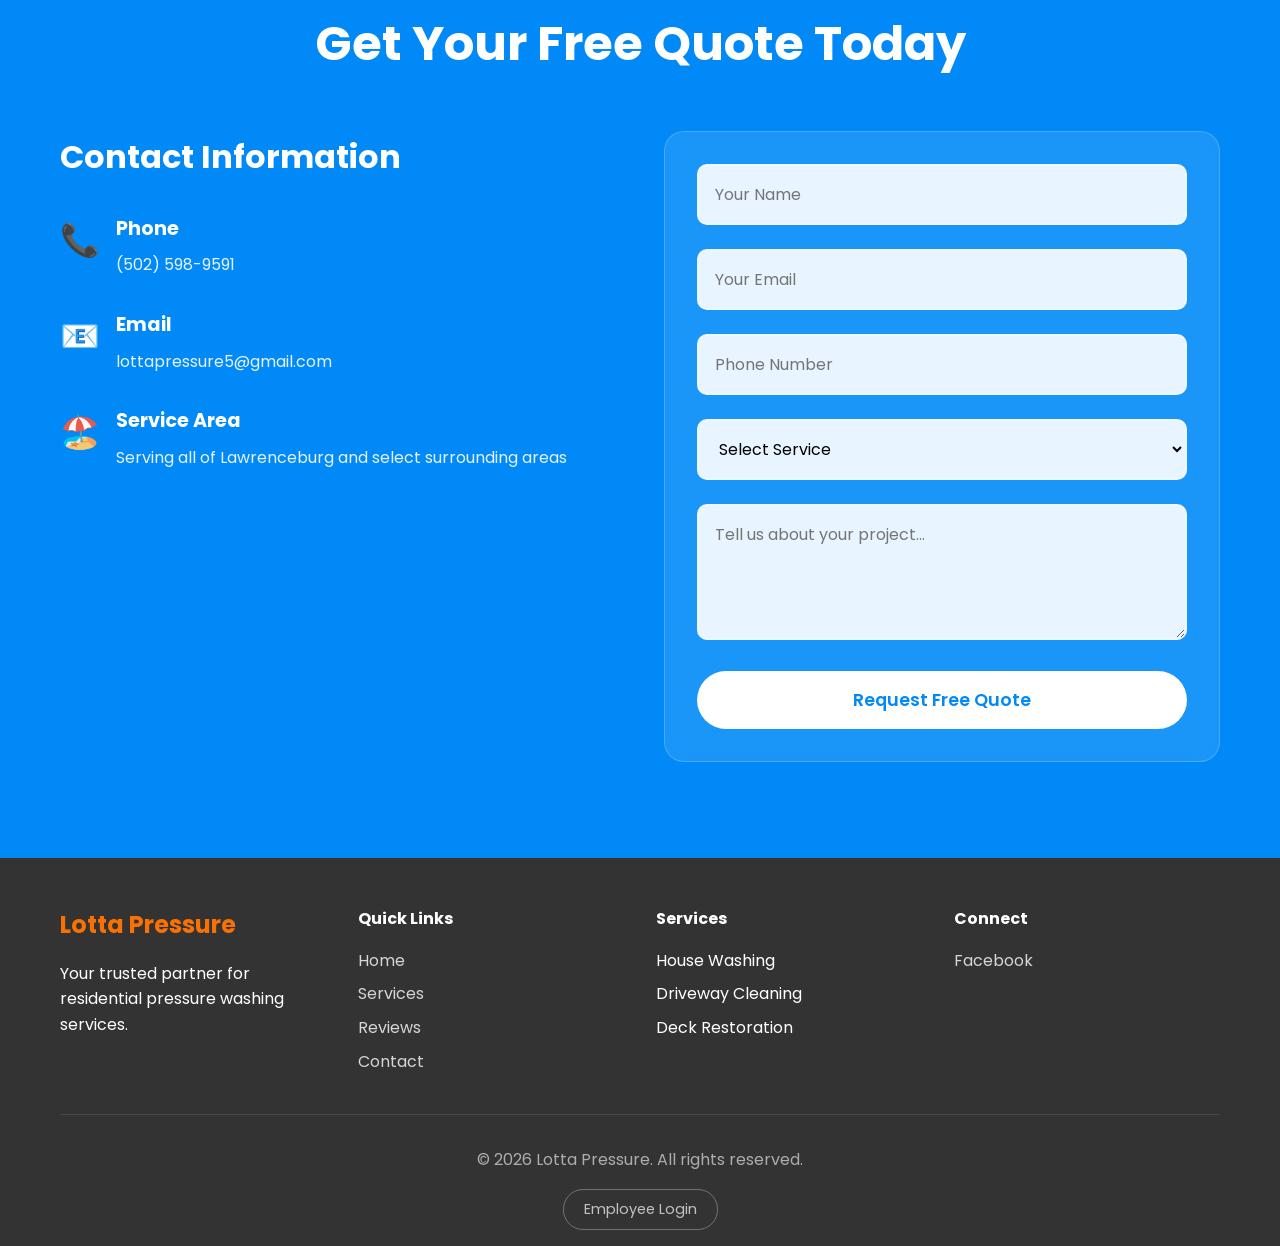
==== commit 7b49e321: "make map and quote form more responsive" ====
--- a/index.html
+++ b/index.html
@@ -109,7 +109,7 @@
                     </div>
                 </div>
 
-                <div class="service-item service-right">
+                <div class="service-item service-right hidden-service">
                     <div class="service-icon-wrapper">
                         <div class="service-icon-large"><img src="https://sacvalleymetalraingutters.com/wp-content/uploads/2022/11/gutter-cleaning-sacramento-4.jpg" alt="Gutter Cleaning" class="service-image"></div>
                     </div>
@@ -257,6 +257,9 @@
                         <div>
                             <h4>Service Area</h4>
                             <p>Serving all of Lawrenceburg and select surrounding areas</p>
+                            <div class="map-container">
+                                <iframe src="https://www.google.com/maps/embed?pb=!1m18!1m12!1m3!1d50130.67947885474!2d-84.9309!3d38.0406!2m3!1f0!2f0!3f0!3m2!1i1024!2i768!4f13.1!3m3!1m2!1s0x884243c7e44e1d27%3A0x7f7f7f7f7f7f7f7f!2sLawrenceburg%2C%20KY!5e0!3m2!1sen!2sus!4v1234567890" allowfullscreen="" loading="lazy" referrerpolicy="no-referrer-when-downgrade"></iframe>
+                            </div>
                         </div>
                     </div>
                 </div>
--- a/css/styles.css
+++ b/css/styles.css
@@ -963,7 +963,7 @@
     background-position: center;
     background-repeat: no-repeat;
     filter: blur(5px);
-    opacity: 0.8;
+    opacity: 0.3;
     z-index: 0;
 }
 
@@ -981,6 +981,7 @@
 .contact .container {
     position: relative;
     z-index: 2;
+    overflow-x: hidden;
 }
 
 .contact .section-title {
@@ -1007,8 +1008,14 @@
     margin-bottom: 2rem;
 }
 
+.info-item > div {
+    flex: 1;
+    min-width: 0;
+}
+
 .info-icon {
     font-size: 2rem;
+    flex-shrink: 0;
 }
 
 .info-item h4 {
@@ -1018,6 +1025,25 @@
 
 .info-item p {
     color: rgba(255, 255, 255, 0.9);
+}
+
+.map-container {
+    position: relative;
+    width: 100%;
+    max-width: 430px;
+    height: 240px;
+    margin-top: 10px;
+    border-radius: 8px;
+    overflow: hidden;
+}
+
+.map-container iframe {
+    position: absolute;
+    top: 0;
+    left: 0;
+    width: 100%;
+    height: 100%;
+    border: 0;
 }
 
 .contact-form {
@@ -1457,6 +1483,17 @@
         margin-bottom: 1.5rem;
     }
     
+    .map-container {
+        max-width: 100%;
+        height: 200px;
+        margin-left: 0;
+        margin-right: 0;
+    }
+    
+    .contact-info {
+        overflow-x: hidden;
+    }
+    
     .contact-form {
         padding: 1.5rem;
     }
@@ -1712,6 +1749,11 @@
     
     .info-item p {
         font-size: 0.9rem;
+    }
+    
+    .map-container {
+        max-width: 100%;
+        height: 180px;
     }
     
     .contact-form {
@@ -1780,6 +1822,24 @@
         min-width: 160px;
         padding: 0.8rem 1.5rem;
     }
+    
+    .map-container {
+        max-width: 100%;
+        height: 160px;
+    }
+    
+    .contact-form {
+        padding: 1rem;
+    }
+    
+    .form-group {
+        margin-bottom: 1rem;
+    }
+    
+    .submit-button {
+        padding: 0.85rem;
+        font-size: 0.9rem;
+    }
 }
 
 /* Scroll Reveal Animation */
